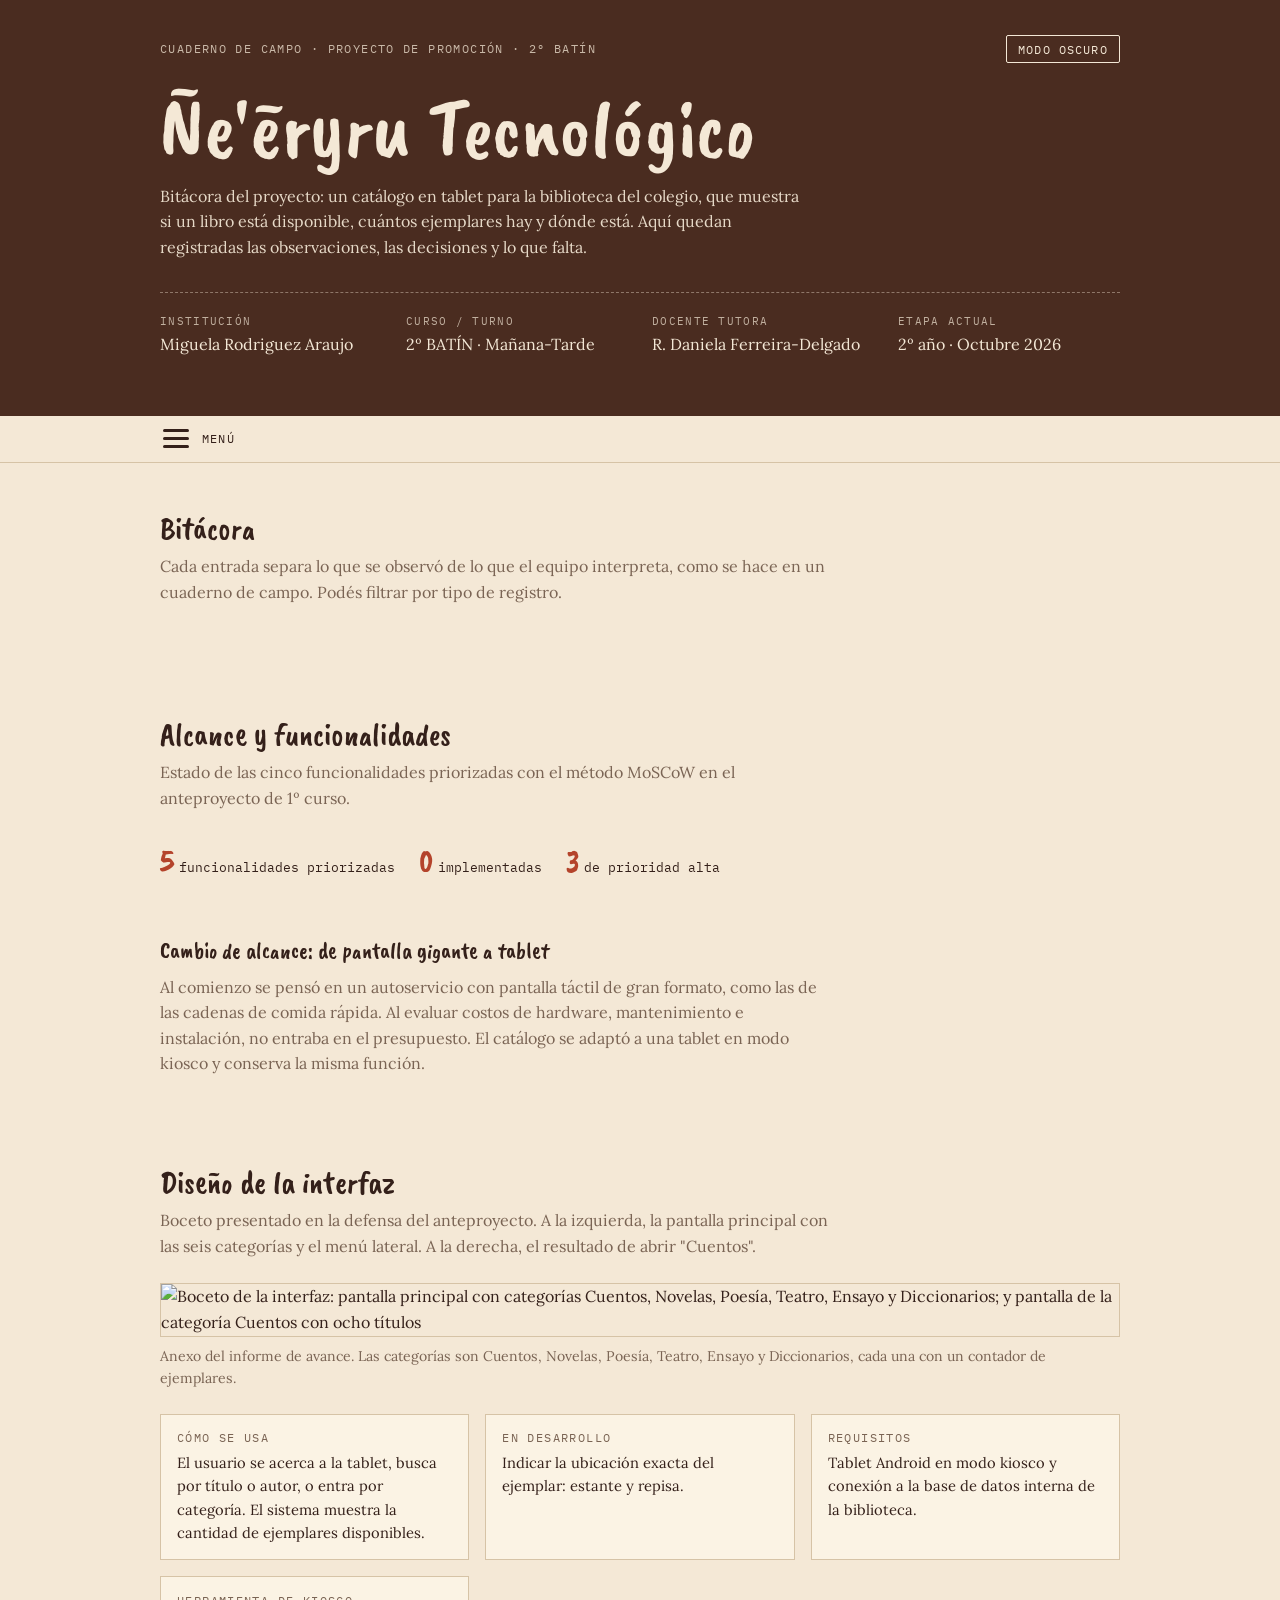
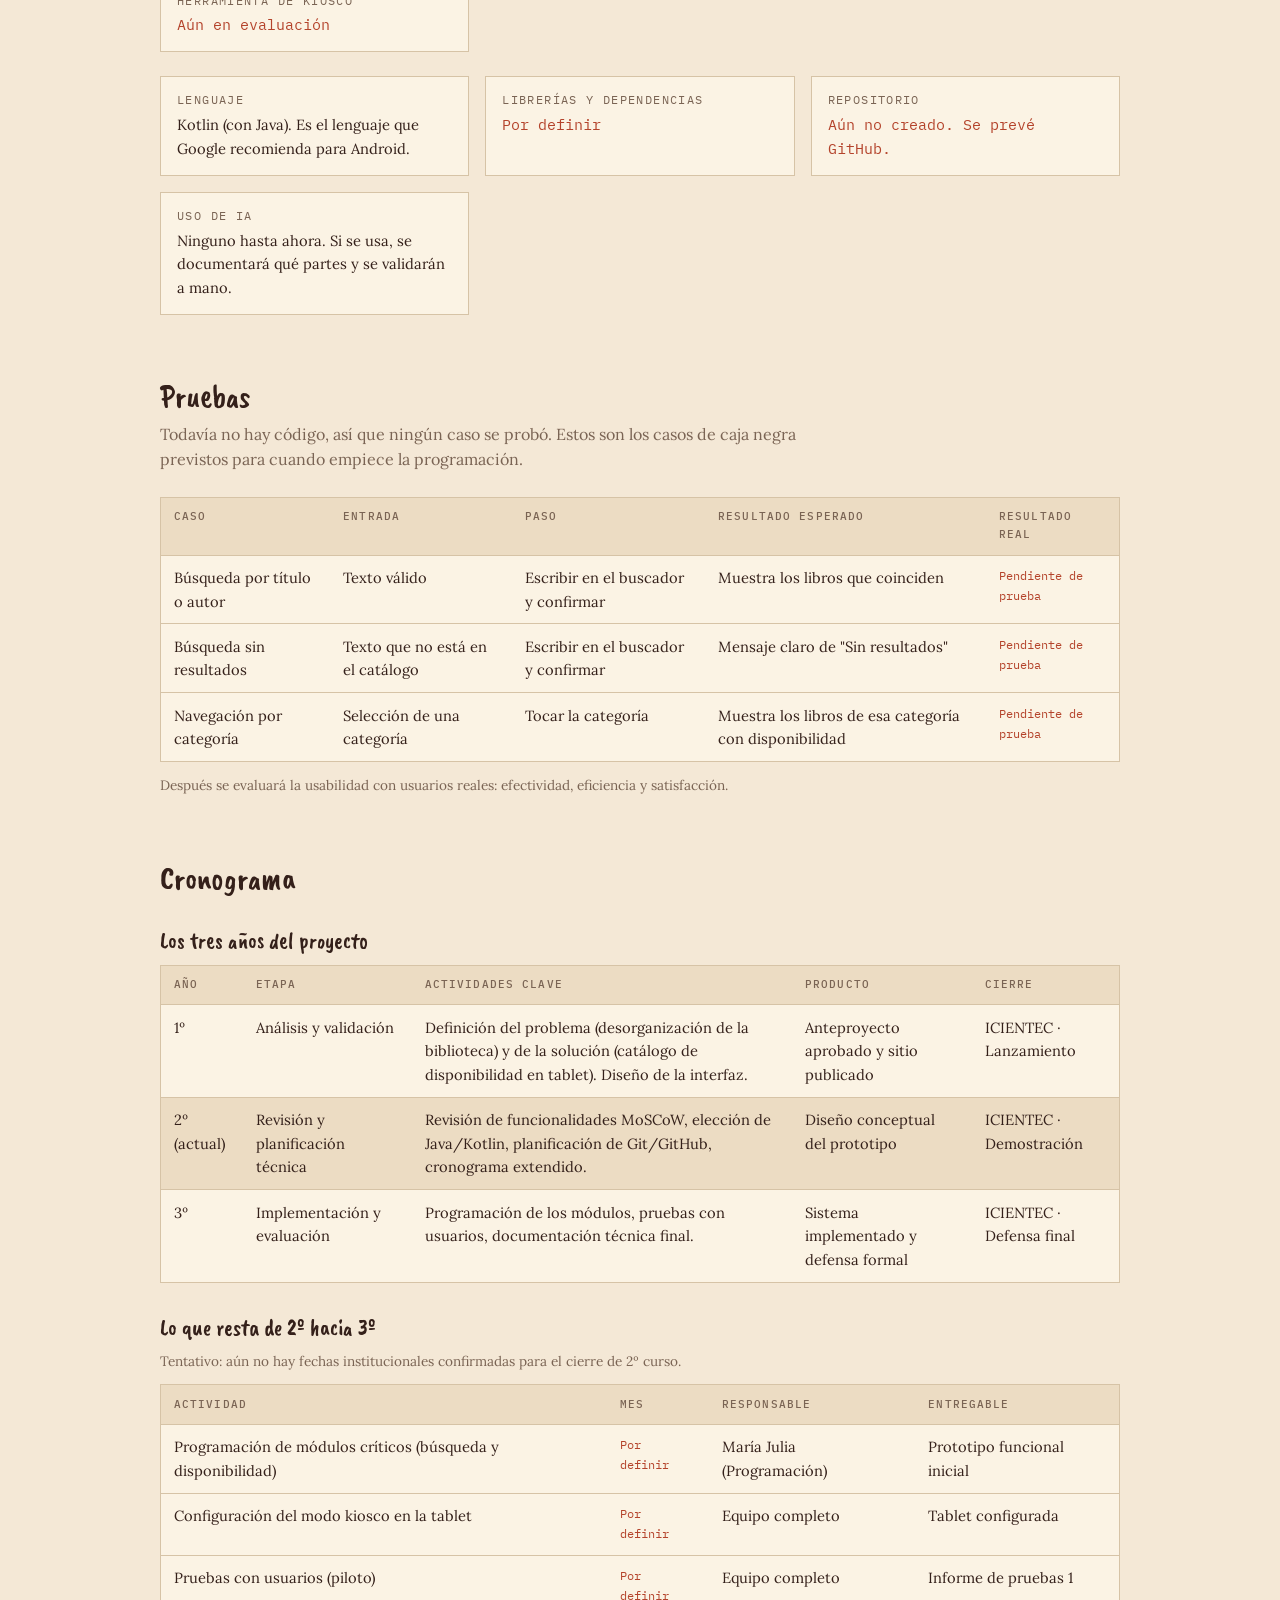
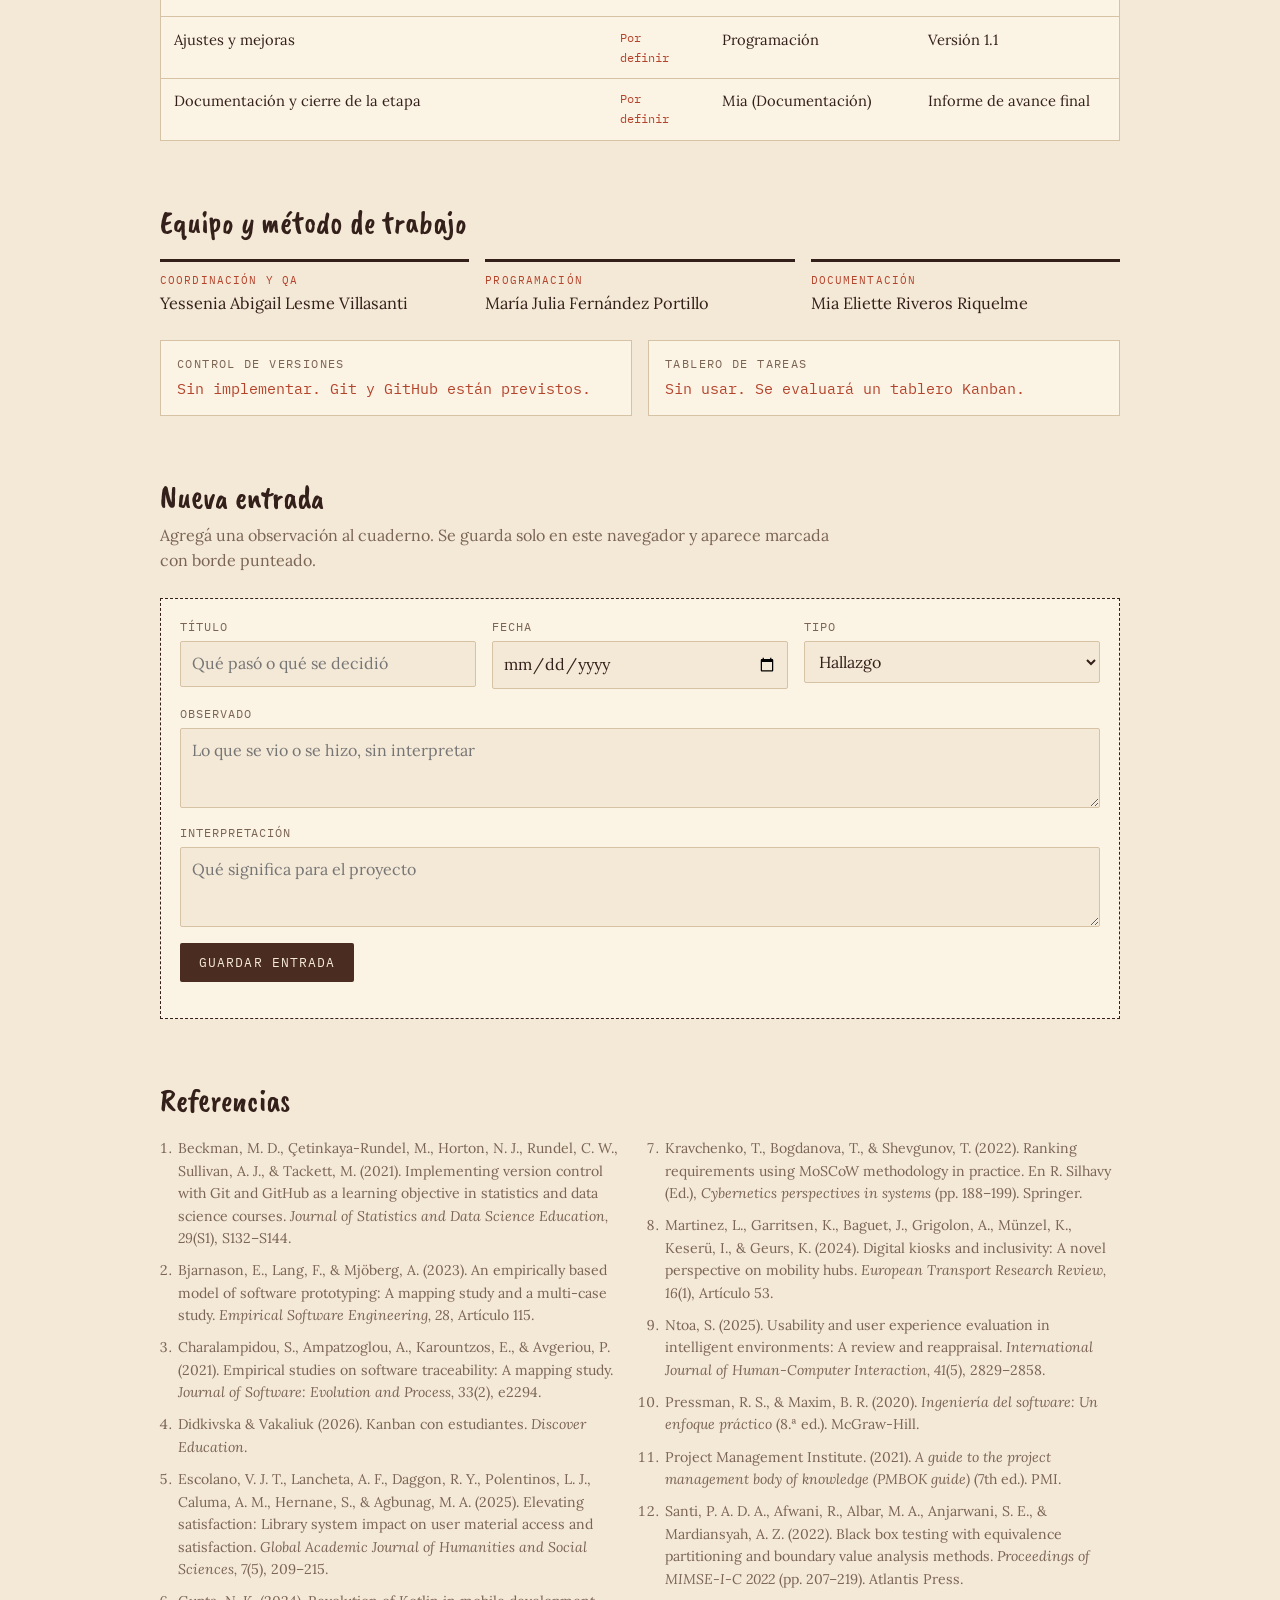
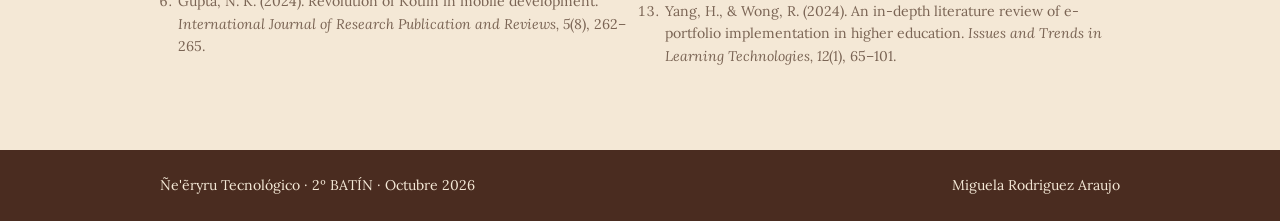
==== index.html @ 0e590753 "Add files via upload" ====
<!doctype html>
<html lang="es">
<head>
<meta charset="utf-8">
<meta name="viewport" content="width=device-width, initial-scale=1">
<title>Cuaderno de campo Ñe'ẽryru</title>
<link rel="stylesheet" href="https://fonts.googleapis.com/css2?family=Caveat+Brush&family=Lora:ital,wght@0,400;0,600;1,400&family=IBM+Plex+Mono:wght@400;500&display=swap">
<link rel="stylesheet" href="styles.css">
</head>
<body>
<header class="cover">
  <div class="wrap">
    <div class="top">
      <span class="label">Cuaderno de campo · Proyecto de Promoción · 2º BATÍN</span>
      <button class="theme" id="themeBtn" type="button">Modo oscuro</button>
    </div>
    <h1>Ñe'ẽryru Tecnológico</h1>
    <p>Bitácora del proyecto: un catálogo en tablet para la biblioteca del colegio, que muestra si un libro está disponible, cuántos ejemplares hay y dónde está. Aquí quedan registradas las observaciones, las decisiones y lo que falta.</p>
    <dl class="meta">
      <div><dt>Institución</dt><dd>Miguela Rodriguez Araujo</dd></div>
      <div><dt>Curso / turno</dt><dd>2º BATÍN · Mañana-Tarde</dd></div>
      <div><dt>Docente tutora</dt><dd>R. Daniela Ferreira-Delgado</dd></div>
      <div><dt>Etapa actual</dt><dd>2º año · Octubre 2026</dd></div>
    </dl>
  </div>
</header>

<nav class="sec" aria-label="Secciones"><div class="wrap">
  <button class="burger" id="burger" type="button" aria-expanded="false" aria-controls="menu" aria-label="Abrir menú de secciones"><span class="bars" aria-hidden="true"><i></i><i></i><i></i></span><span>Menú</span></button>
  <div class="menu" id="menu" hidden>
    <a href="#bitacora">Bitácora</a><a href="#alcance">Alcance</a><a href="#interfaz">Interfaz</a><a href="#pruebas">Pruebas</a><a href="#cronograma">Cronograma</a><a href="#equipo">Equipo</a><a href="#nueva">Nueva entrada</a><a href="#refs">Referencias</a>
  </div>
</div></nav>

<main class="wrap">

<section id="bitacora">
  <h2>Bitácora</h2>
  <p class="lead">Cada entrada separa lo que se observó de lo que el equipo interpreta, como se hace en un cuaderno de campo. Podés filtrar por tipo de registro.</p>
  <div class="filters" id="filters" role="group" aria-label="Filtrar entradas"></div>
  <div class="entries" id="entries"></div>
</section>

<section id="alcance">
  <h2>Alcance y funcionalidades</h2>
  <p class="lead">Estado de las cinco funcionalidades priorizadas con el método MoSCoW en el anteproyecto de 1º curso.</p>
  <div class="summary">
    <div><b>5</b>funcionalidades priorizadas</div>
    <div><b>0</b>implementadas</div>
    <div><b>3</b>de prioridad alta</div>
  </div>
  <div class="board" id="board"></div>
  <div class="sub">
    <h3>Cambio de alcance: de pantalla gigante a tablet</h3>
    <p class="lead" style="margin-top:0">Al comienzo se pensó en un autoservicio con pantalla táctil de gran formato, como las de las cadenas de comida rápida. Al evaluar costos de hardware, mantenimiento e instalación, no entraba en el presupuesto. El catálogo se adaptó a una tablet en modo kiosco y conserva la misma función.</p>
  </div>
</section>

<section id="interfaz">
  <h2>Diseño de la interfaz</h2>
  <p class="lead">Boceto presentado en la defensa del anteproyecto. A la izquierda, la pantalla principal con las seis categorías y el menú lateral. A la derecha, el resultado de abrir "Cuentos".</p>
  <figure>
    <img alt="Boceto de la interfaz: pantalla principal con categorías Cuentos, Novelas, Poesía, Teatro, Ensayo y Diccionarios; y pantalla de la categoría Cuentos con ocho títulos" src="interfaz.jpg">
    <figcaption>Anexo del informe de avance. Las categorías son Cuentos, Novelas, Poesía, Teatro, Ensayo y Diccionarios, cada una con un contador de ejemplares.</figcaption>
  </figure>
  <div class="tools">
    <div class="tool"><span class="label">Cómo se usa</span><p>El usuario se acerca a la tablet, busca por título o autor, o entra por categoría. El sistema muestra la cantidad de ejemplares disponibles.</p></div>
    <div class="tool"><span class="label">En desarrollo</span><p>Indicar la ubicación exacta del ejemplar: estante y repisa.</p></div>
    <div class="tool"><span class="label">Requisitos</span><p>Tablet Android en modo kiosco y conexión a la base de datos interna de la biblioteca.</p></div>
    <div class="tool"><span class="label">Herramienta de kiosco</span><p class="pend">Aún en evaluación</p></div>
  </div>
  <div class="tools">
    <div class="tool"><span class="label">Lenguaje</span><p>Kotlin (con Java). Es el lenguaje que Google recomienda para Android.</p></div>
    <div class="tool"><span class="label">Librerías y dependencias</span><p class="pend">Por definir</p></div>
    <div class="tool"><span class="label">Repositorio</span><p class="pend">Aún no creado. Se prevé GitHub.</p></div>
    <div class="tool"><span class="label">Uso de IA</span><p>Ninguno hasta ahora. Si se usa, se documentará qué partes y se validarán a mano.</p></div>
  </div>
</section>

<section id="pruebas">
  <h2>Pruebas</h2>
  <p class="lead">Todavía no hay código, así que ningún caso se probó. Estos son los casos de caja negra previstos para cuando empiece la programación.</p>
  <div class="scroll"><table>
    <thead><tr><th>Caso</th><th>Entrada</th><th>Paso</th><th>Resultado esperado</th><th>Resultado real</th></tr></thead>
    <tbody>
      <tr><td>Búsqueda por título o autor</td><td>Texto válido</td><td>Escribir en el buscador y confirmar</td><td>Muestra los libros que coinciden</td><td class="pend">Pendiente de prueba</td></tr>
      <tr><td>Búsqueda sin resultados</td><td>Texto que no está en el catálogo</td><td>Escribir en el buscador y confirmar</td><td>Mensaje claro de "Sin resultados"</td><td class="pend">Pendiente de prueba</td></tr>
      <tr><td>Navegación por categoría</td><td>Selección de una categoría</td><td>Tocar la categoría</td><td>Muestra los libros de esa categoría con disponibilidad</td><td class="pend">Pendiente de prueba</td></tr>
    </tbody></table></div>
  <p class="note" style="margin-top:.8rem">Después se evaluará la usabilidad con usuarios reales: efectividad, eficiencia y satisfacción.</p>
</section>

<section id="cronograma">
  <h2>Cronograma</h2>
  <div class="sub"><h3>Los tres años del proyecto</h3>
  <div class="scroll"><table>
    <thead><tr><th>Año</th><th>Etapa</th><th>Actividades clave</th><th>Producto</th><th>Cierre</th></tr></thead>
    <tbody>
      <tr><td>1º</td><td>Análisis y validación</td><td>Definición del problema (desorganización de la biblioteca) y de la solución (catálogo de disponibilidad en tablet). Diseño de la interfaz.</td><td>Anteproyecto aprobado y sitio publicado</td><td>ICIENTEC · Lanzamiento</td></tr>
      <tr class="now"><td>2º (actual)</td><td>Revisión y planificación técnica</td><td>Revisión de funcionalidades MoSCoW, elección de Java/Kotlin, planificación de Git/GitHub, cronograma extendido.</td><td>Diseño conceptual del prototipo</td><td>ICIENTEC · Demostración</td></tr>
      <tr><td>3º</td><td>Implementación y evaluación</td><td>Programación de los módulos, pruebas con usuarios, documentación técnica final.</td><td>Sistema implementado y defensa formal</td><td>ICIENTEC · Defensa final</td></tr>
    </tbody></table></div></div>
  <div class="sub"><h3>Lo que resta de 2º hacia 3º</h3>
  <p class="note" style="margin-bottom:.7rem">Tentativo: aún no hay fechas institucionales confirmadas para el cierre de 2º curso.</p>
  <div class="scroll"><table>
    <thead><tr><th>Actividad</th><th>Mes</th><th>Responsable</th><th>Entregable</th></tr></thead>
    <tbody>
      <tr><td>Programación de módulos críticos (búsqueda y disponibilidad)</td><td class="pend">Por definir</td><td>María Julia (Programación)</td><td>Prototipo funcional inicial</td></tr>
      <tr><td>Configuración del modo kiosco en la tablet</td><td class="pend">Por definir</td><td>Equipo completo</td><td>Tablet configurada</td></tr>
      <tr><td>Pruebas con usuarios (piloto)</td><td class="pend">Por definir</td><td>Equipo completo</td><td>Informe de pruebas 1</td></tr>
      <tr><td>Ajustes y mejoras</td><td class="pend">Por definir</td><td>Programación</td><td>Versión 1.1</td></tr>
      <tr><td>Documentación y cierre de la etapa</td><td class="pend">Por definir</td><td>Mia (Documentación)</td><td>Informe de avance final</td></tr>
    </tbody></table></div></div>
</section>

<section id="equipo">
  <h2>Equipo y método de trabajo</h2>
  <div class="team" style="margin-top:1.2rem">
    <div class="person"><div class="role">Coordinación y QA</div><div>Yessenia Abigail Lesme Villasanti</div></div>
    <div class="person"><div class="role">Programación</div><div>María Julia Fernández Portillo</div></div>
    <div class="person"><div class="role">Documentación</div><div>Mia Eliette Riveros Riquelme</div></div>
  </div>
  <div class="tools">
    <div class="tool"><span class="label">Control de versiones</span><p class="pend">Sin implementar. Git y GitHub están previstos.</p></div>
    <div class="tool"><span class="label">Tablero de tareas</span><p class="pend">Sin usar. Se evaluará un tablero Kanban.</p></div>
  </div>
</section>

<section id="nueva">
  <h2>Nueva entrada</h2>
  <p class="lead">Agregá una observación al cuaderno. Se guarda solo en este navegador y aparece marcada con borde punteado.</p>
  <form id="form">
    <div class="two">
      <label for="f-title">Título<input id="f-title" required maxlength="90" placeholder="Qué pasó o qué se decidió"></label>
      <label for="f-date">Fecha<input id="f-date" type="date"></label>
      <label for="f-type">Tipo<select id="f-type">
        <option value="hallazgo">Hallazgo</option><option value="decision">Decisión</option><option value="avance">Avance</option><option value="pendiente">Pendiente</option></select></label>
    </div>
    <label for="f-obs">Observado<textarea id="f-obs" required placeholder="Lo que se vio o se hizo, sin interpretar"></textarea></label>
    <label for="f-int">Interpretación<textarea id="f-int" placeholder="Qué significa para el proyecto"></textarea></label>
    <button class="btn" type="submit">Guardar entrada</button>
    <p class="note" id="formMsg" role="status"></p>
  </form>
</section>

<section id="refs">
  <h2>Referencias</h2>
  <ol class="refs" style="margin-top:1.2rem">
    <li>Beckman, M. D., Çetinkaya-Rundel, M., Horton, N. J., Rundel, C. W., Sullivan, A. J., & Tackett, M. (2021). Implementing version control with Git and GitHub as a learning objective in statistics and data science courses. <i>Journal of Statistics and Data Science Education, 29</i>(S1), S132–S144.</li>
    <li>Bjarnason, E., Lang, F., & Mjöberg, A. (2023). An empirically based model of software prototyping: A mapping study and a multi-case study. <i>Empirical Software Engineering, 28</i>, Artículo 115.</li>
    <li>Charalampidou, S., Ampatzoglou, A., Karountzos, E., & Avgeriou, P. (2021). Empirical studies on software traceability: A mapping study. <i>Journal of Software: Evolution and Process, 33</i>(2), e2294.</li>
    <li>Didkivska & Vakaliuk (2026). Kanban con estudiantes. <i>Discover Education</i>.</li>
    <li>Escolano, V. J. T., Lancheta, A. F., Daggon, R. Y., Polentinos, L. J., Caluma, A. M., Hernane, S., & Agbunag, M. A. (2025). Elevating satisfaction: Library system impact on user material access and satisfaction. <i>Global Academic Journal of Humanities and Social Sciences, 7</i>(5), 209–215.</li>
    <li>Gupta, N. K. (2024). Revolution of Kotlin in mobile development. <i>International Journal of Research Publication and Reviews, 5</i>(8), 262–265.</li>
    <li>Kravchenko, T., Bogdanova, T., & Shevgunov, T. (2022). Ranking requirements using MoSCoW methodology in practice. En R. Silhavy (Ed.), <i>Cybernetics perspectives in systems</i> (pp. 188–199). Springer.</li>
    <li>Martinez, L., Garritsen, K., Baguet, J., Grigolon, A., Münzel, K., Keserü, I., & Geurs, K. (2024). Digital kiosks and inclusivity: A novel perspective on mobility hubs. <i>European Transport Research Review, 16</i>(1), Artículo 53.</li>
    <li>Ntoa, S. (2025). Usability and user experience evaluation in intelligent environments: A review and reappraisal. <i>International Journal of Human-Computer Interaction, 41</i>(5), 2829–2858.</li>
    <li>Pressman, R. S., & Maxim, B. R. (2020). <i>Ingeniería del software: Un enfoque práctico</i> (8.ª ed.). McGraw-Hill.</li>
    <li>Project Management Institute. (2021). <i>A guide to the project management body of knowledge (PMBOK guide)</i> (7th ed.). PMI.</li>
    <li>Santi, P. A. D. A., Afwani, R., Albar, M. A., Anjarwani, S. E., & Mardiansyah, A. Z. (2022). Black box testing with equivalence partitioning and boundary value analysis methods. <i>Proceedings of MIMSE-I-C 2022</i> (pp. 207–219). Atlantis Press.</li>
    <li>Yang, H., & Wong, R. (2024). An in-depth literature review of e-portfolio implementation in higher education. <i>Issues and Trends in Learning Technologies, 12</i>(1), 65–101.</li>
  </ol>
</section>
</main>

<footer><div class="wrap"><span>Ñe'ẽryru Tecnológico · 2º BATÍN · Octubre 2026</span><span>Miguela Rodriguez Araujo</span></div></footer>

<script src="script.js"></script>
</body>
</html>
---- styles.css ----
/* Reset básico */
html{color-scheme:light}
body{margin:0}
img{max-width:100%}
[hidden]{display:none!important}

/* Layout: cuaderno de papel. Portada marrón, entradas fechadas en una columna con margen de notas, tableros de estado y cronograma al final. */
:root{
  --paper:#f4e8d6; --paper2:#ecdcc3; --ink:#34201a; --muted:#7a6454; --rule:#d6c3a6;
  --brown:#4a2c20; --brown-ink:#f4e8d6; --pencil:#b4432b;
  --c-hallazgo:#2f6f73; --c-decision:#a8741a; --c-avance:#4d7a3a; --c-pendiente:#b4432b;
  --card:#fbf3e4; --f-display:'Caveat Brush','Segoe Print',cursive; --f-body:'Lora',Georgia,serif; --f-mono:'IBM Plex Mono',ui-monospace,monospace;
}
@media (prefers-color-scheme:dark){:root:not([data-theme="light"]){
  --paper:#241812; --paper2:#2e1f17; --ink:#efe0c9; --muted:#b09a85; --rule:#4a3629;
  --brown:#120b08; --brown-ink:#efe0c9; --pencil:#e58468;
  --c-hallazgo:#6fc0c4; --c-decision:#e0b25a; --c-avance:#8fc377; --c-pendiente:#e58468; --card:#2b1d15; color-scheme:dark}}
:root[data-theme="dark"]{
  --paper:#241812; --paper2:#2e1f17; --ink:#efe0c9; --muted:#b09a85; --rule:#4a3629;
  --brown:#120b08; --brown-ink:#efe0c9; --pencil:#e58468;
  --c-hallazgo:#6fc0c4; --c-decision:#e0b25a; --c-avance:#8fc377; --c-pendiente:#e58468; --card:#2b1d15; color-scheme:dark}
*{box-sizing:border-box}
body{background:var(--paper);color:var(--ink);font-family:var(--f-body);font-size:16px;line-height:1.6;margin:0}
.wrap{max-width:62rem;margin-inline:auto;padding-inline:16px}
h1,h2,h3{font-family:var(--f-display);font-weight:400;text-wrap:balance;margin:0;line-height:1.1}
h2{font-size:2rem;color:var(--ink)}
h3{font-size:1.45rem}
a{color:var(--pencil)}
:focus-visible{outline:2px solid var(--pencil);outline-offset:2px}
.mono{font-family:var(--f-mono);font-size:.78rem;letter-spacing:.04em}
.label{font-family:var(--f-mono);font-size:.72rem;letter-spacing:.12em;text-transform:uppercase;color:var(--muted)}

/* portada */
.cover{background:var(--brown);color:var(--brown-ink);padding-block:2.2rem 2.6rem}
.cover .top{display:flex;justify-content:space-between;gap:1rem;align-items:center;flex-wrap:wrap}
.cover .label{color:inherit;opacity:.75}
.cover h1{font-size:clamp(2.6rem,9vw,5.2rem);margin-block:1.2rem .6rem}
.cover p{max-width:40rem;margin:0;opacity:.92}
.theme{font-family:var(--f-mono);font-size:.72rem;letter-spacing:.1em;text-transform:uppercase;background:transparent;color:inherit;border:1px solid currentColor;padding:.35rem .7rem;cursor:pointer;border-radius:2px}
.meta{display:grid;grid-template-columns:repeat(auto-fit,minmax(11rem,1fr));gap:1rem 1.5rem;margin-top:2rem;padding-top:1.2rem;border-top:1px dashed rgba(244,232,214,.4)}
.meta dt{font-family:var(--f-mono);font-size:.68rem;letter-spacing:.12em;text-transform:uppercase;opacity:.7}
.meta dd{margin:.15rem 0 0}

nav.sec{position:sticky;top:env(safe-area-inset-top,0px);z-index:5;background:var(--paper);border-bottom:1px solid var(--rule)}
nav.sec .wrap{position:relative;padding-block:.4rem}
.burger{display:flex;align-items:center;gap:.8rem;background:none;border:0;color:var(--ink);cursor:pointer;padding:.45rem .2rem;font-family:var(--f-mono);font-size:.74rem;letter-spacing:.1em;text-transform:uppercase}
.burger .bars{display:flex;flex-direction:column;gap:5px;width:26px}
.burger i{display:block;height:3px;background:currentColor;border-radius:2px;transition:transform .2s,opacity .2s}
.burger[aria-expanded="true"] i:nth-child(1){transform:translateY(8px) rotate(45deg)}
.burger[aria-expanded="true"] i:nth-child(2){opacity:0}
.burger[aria-expanded="true"] i:nth-child(3){transform:translateY(-8px) rotate(-45deg)}
.menu{position:absolute;left:16px;top:100%;min-width:15rem;max-width:calc(100vw - 32px);background:var(--card);border:1px solid var(--rule);box-shadow:0 8px 24px rgba(0,0,0,.18);display:flex;flex-direction:column;padding:.4rem;z-index:6}
.menu a{font-family:var(--f-mono);font-size:.78rem;letter-spacing:.08em;text-transform:uppercase;text-decoration:none;color:var(--ink);padding:.7rem .9rem;border-bottom:1px dashed var(--rule)}
.menu a:last-child{border-bottom:0}
.menu a:hover,.menu a:focus-visible{color:var(--pencil);background:var(--paper2)}
@media (prefers-reduced-motion:reduce){.burger i{transition:none}}

section{padding-block:3rem 1rem}
.lead{color:var(--muted);max-width:42rem;margin:.5rem 0 1.5rem}

/* filtros */
.filters{display:flex;flex-wrap:wrap;gap:.5rem;margin-bottom:1.5rem}
.chip{font-family:var(--f-mono);font-size:.74rem;letter-spacing:.05em;border:1px solid var(--rule);background:transparent;color:var(--ink);padding:.35rem .8rem;border-radius:999px;cursor:pointer}
.chip[aria-pressed="true"]{background:var(--ink);color:var(--paper);border-color:var(--ink)}

/* entradas */
.entries{display:flex;flex-direction:column;gap:1.4rem}
.entry{display:grid;grid-template-columns:8.5rem minmax(0,1fr);gap:1.2rem;background:var(--card);border:1px solid var(--rule);padding:1.2rem 1.3rem;background-image:repeating-linear-gradient(transparent,transparent 1.55rem,rgba(120,90,60,.07) 1.55rem,rgba(120,90,60,.07) calc(1.55rem + 1px))}
.entry .side{display:flex;flex-direction:column;gap:.5rem;border-right:1px dashed var(--rule);padding-right:1rem;min-width:0}
.entry .no{font-family:var(--f-display);font-size:2.2rem;line-height:1;color:var(--pencil)}
.tag{display:inline-block;width:fit-content;font-family:var(--f-mono);font-size:.68rem;letter-spacing:.08em;text-transform:uppercase;padding:.15rem .5rem;border:1.5px solid currentColor;border-radius:2px}
.t-hallazgo{color:var(--c-hallazgo)}.t-decision{color:var(--c-decision)}.t-avance{color:var(--c-avance)}.t-pendiente{color:var(--c-pendiente)}
.entry .body{min-width:0}
.entry h3{margin-bottom:.5rem}
.field{margin-top:.8rem}
.field p{margin:.2rem 0 0}
.field.interp p{font-style:italic;color:var(--muted)}
.entry .cite{font-family:var(--f-mono);font-size:.72rem;color:var(--muted);margin-top:.8rem}
.own{border-style:dashed}
.del{margin-top:.8rem;font-family:var(--f-mono);font-size:.72rem;background:none;border:1px solid var(--rule);color:var(--muted);padding:.2rem .6rem;cursor:pointer;border-radius:2px}
.empty{color:var(--muted);font-style:italic}
@media(max-width:620px){.entry{grid-template-columns:1fr}.entry .side{flex-direction:row;align-items:center;flex-wrap:wrap;border-right:0;border-bottom:1px dashed var(--rule);padding:0 0 .7rem}}

/* tablero MoSCoW */
.board{display:grid;grid-template-columns:repeat(auto-fit,minmax(15rem,1fr));gap:1rem}
.fn{border:1px solid var(--rule);background:var(--card);padding:1rem 1.1rem;display:flex;flex-direction:column;gap:.5rem;min-width:0}
.fn .row{display:flex;justify-content:space-between;gap:.5rem;flex-wrap:wrap}
.pri{font-family:var(--f-mono);font-size:.68rem;letter-spacing:.08em;text-transform:uppercase}
.pri.alta{color:var(--pencil)}.pri.media{color:var(--c-decision)}.pri.baja{color:var(--muted)}
.state{font-family:var(--f-mono);font-size:.68rem;letter-spacing:.08em;text-transform:uppercase;color:var(--c-pendiente)}
.fn p{margin:0;font-size:.92rem;color:var(--muted)}
.fn h3{font-size:1.25rem}
.bar{height:6px;background:var(--paper2);border-radius:3px;overflow:hidden}
.bar i{display:block;height:100%;width:0;background:var(--c-avance)}
.summary{display:flex;gap:1.5rem;flex-wrap:wrap;margin-bottom:1.2rem}
.summary div{font-family:var(--f-mono);font-size:.8rem}
.summary b{font-family:var(--f-display);font-weight:400;font-size:2rem;margin-right:.3rem;color:var(--pencil)}

/* tablas */
.scroll{overflow-x:auto;border:1px solid var(--rule);background:var(--card)}
table{border-collapse:collapse;width:100%;min-width:34rem;font-size:.92rem}
th,td{text-align:left;padding:.65rem .8rem;border-bottom:1px solid var(--rule);vertical-align:top}
th{font-family:var(--f-mono);font-size:.7rem;letter-spacing:.1em;text-transform:uppercase;color:var(--muted);font-weight:500;background:var(--paper2)}
tr:last-child td{border-bottom:0}
.now{background:var(--paper2)}
.pend{color:var(--c-pendiente);font-family:var(--f-mono);font-size:.78rem}
.sub{margin-top:2rem}
.sub h3{margin-bottom:.7rem}

/* equipo, figura */
.team{display:grid;grid-template-columns:repeat(auto-fit,minmax(14rem,1fr));gap:1rem}
.person{border-top:3px solid var(--ink);padding-top:.6rem}
.person .role{font-family:var(--f-mono);font-size:.7rem;letter-spacing:.1em;text-transform:uppercase;color:var(--pencil)}
.person div{font-size:1.02rem}
figure{margin:0}
figure img{display:block;width:100%;height:auto;border:1px solid var(--rule)}
figcaption{margin-top:.5rem;color:var(--muted);font-size:.88rem}
.tools{display:grid;grid-template-columns:repeat(auto-fit,minmax(15rem,1fr));gap:1rem;margin-top:1.5rem}
.tool{border:1px solid var(--rule);padding:.9rem 1rem;background:var(--card)}
.tool .label{display:block;margin-bottom:.2rem}
.tool p{margin:0;font-size:.92rem}

/* formulario */
form{display:grid;gap:1rem;background:var(--card);border:1px dashed var(--ink);padding:1.2rem}
.two{display:grid;grid-template-columns:repeat(auto-fit,minmax(12rem,1fr));gap:1rem}
label{display:flex;flex-direction:column;gap:.3rem;font-family:var(--f-mono);font-size:.72rem;letter-spacing:.08em;text-transform:uppercase;color:var(--muted)}
input,select,textarea{font:inherit;font-family:var(--f-body);font-size:1rem;letter-spacing:0;text-transform:none;color:var(--ink);background:var(--paper);border:1px solid var(--rule);padding:.55rem .65rem;border-radius:2px;width:100%}
textarea{min-height:5rem;resize:vertical}
.btn{font-family:var(--f-mono);font-size:.8rem;letter-spacing:.08em;text-transform:uppercase;background:var(--brown);color:var(--brown-ink);border:0;padding:.7rem 1.2rem;cursor:pointer;width:fit-content;border-radius:2px}
.note{font-size:.85rem;color:var(--muted);margin:0}

.refs{columns:2 20rem;column-gap:2rem;font-size:.88rem;padding-left:1.1rem;color:var(--muted)}
.refs li{break-inside:avoid;margin-bottom:.6rem}
footer{margin-top:3rem;background:var(--brown);color:var(--brown-ink);padding-block:1.5rem;font-size:.88rem}
footer .wrap{display:flex;justify-content:space-between;gap:1rem;flex-wrap:wrap}
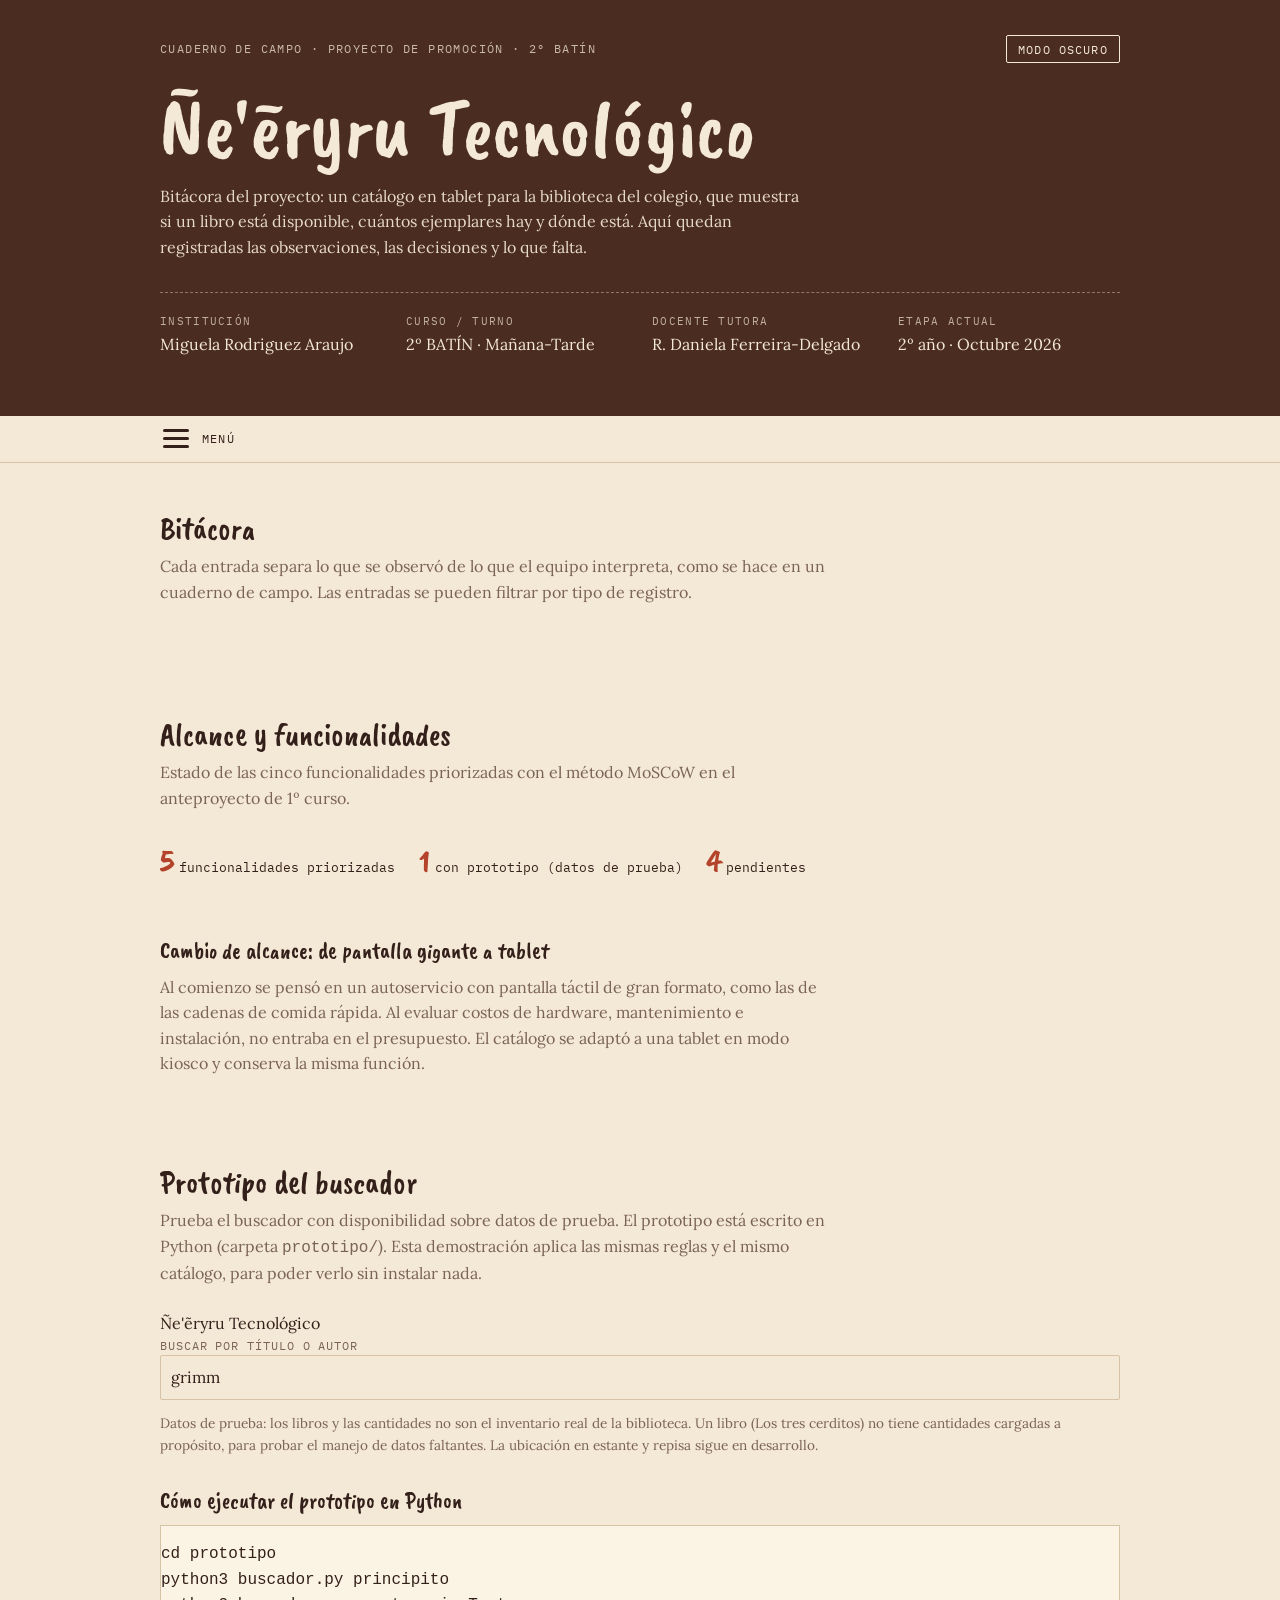
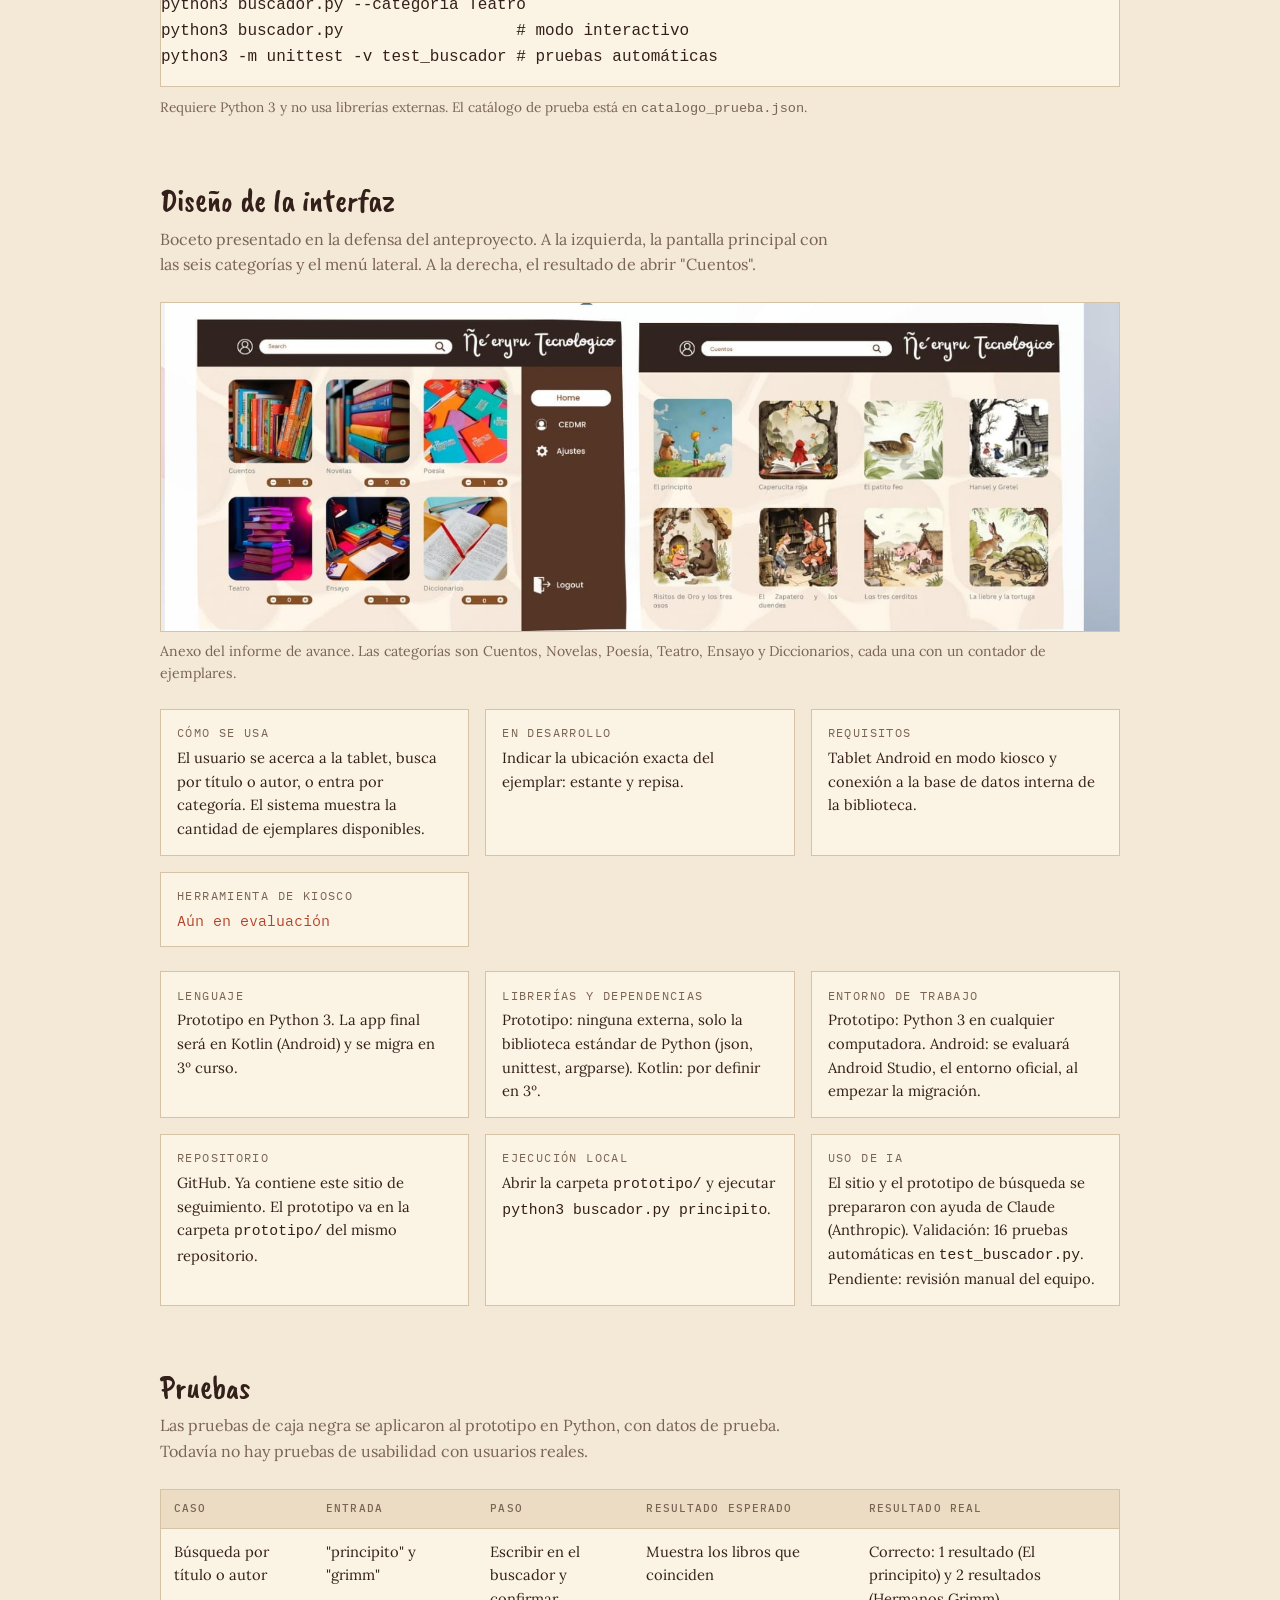
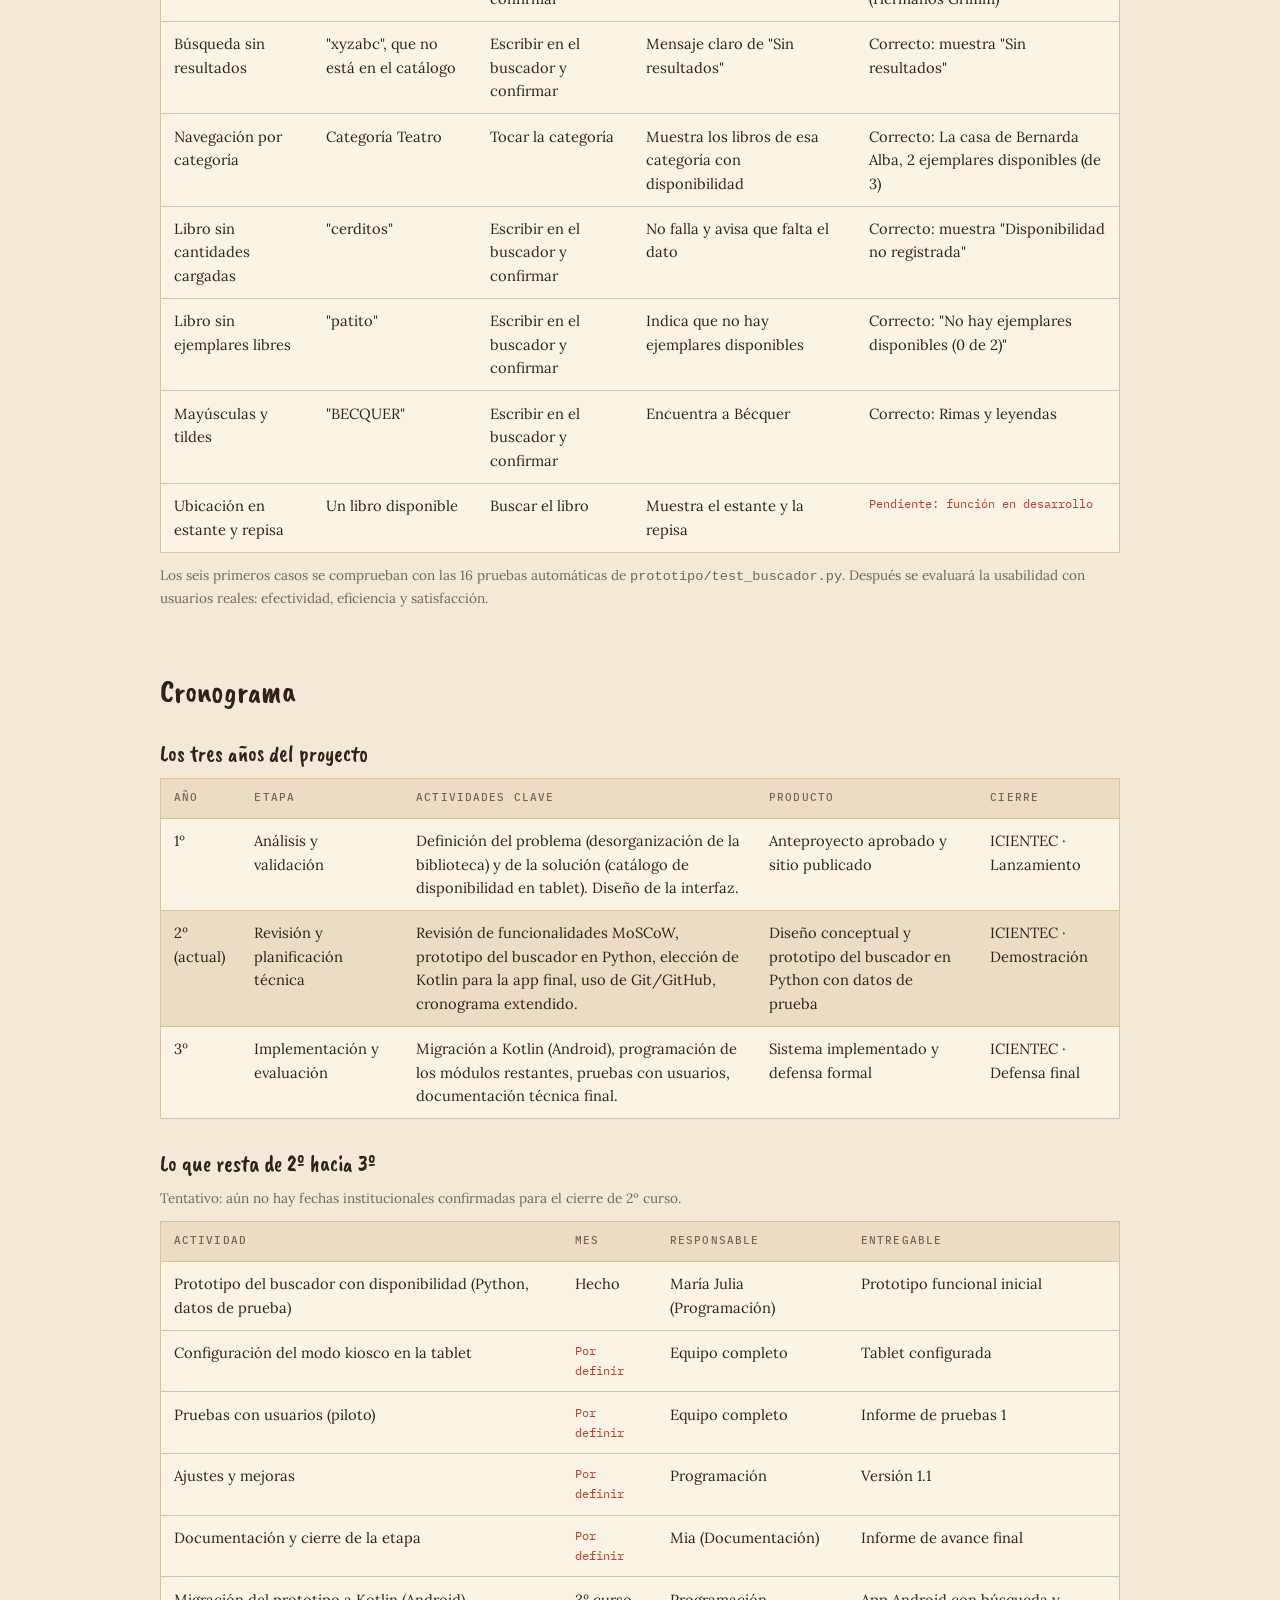
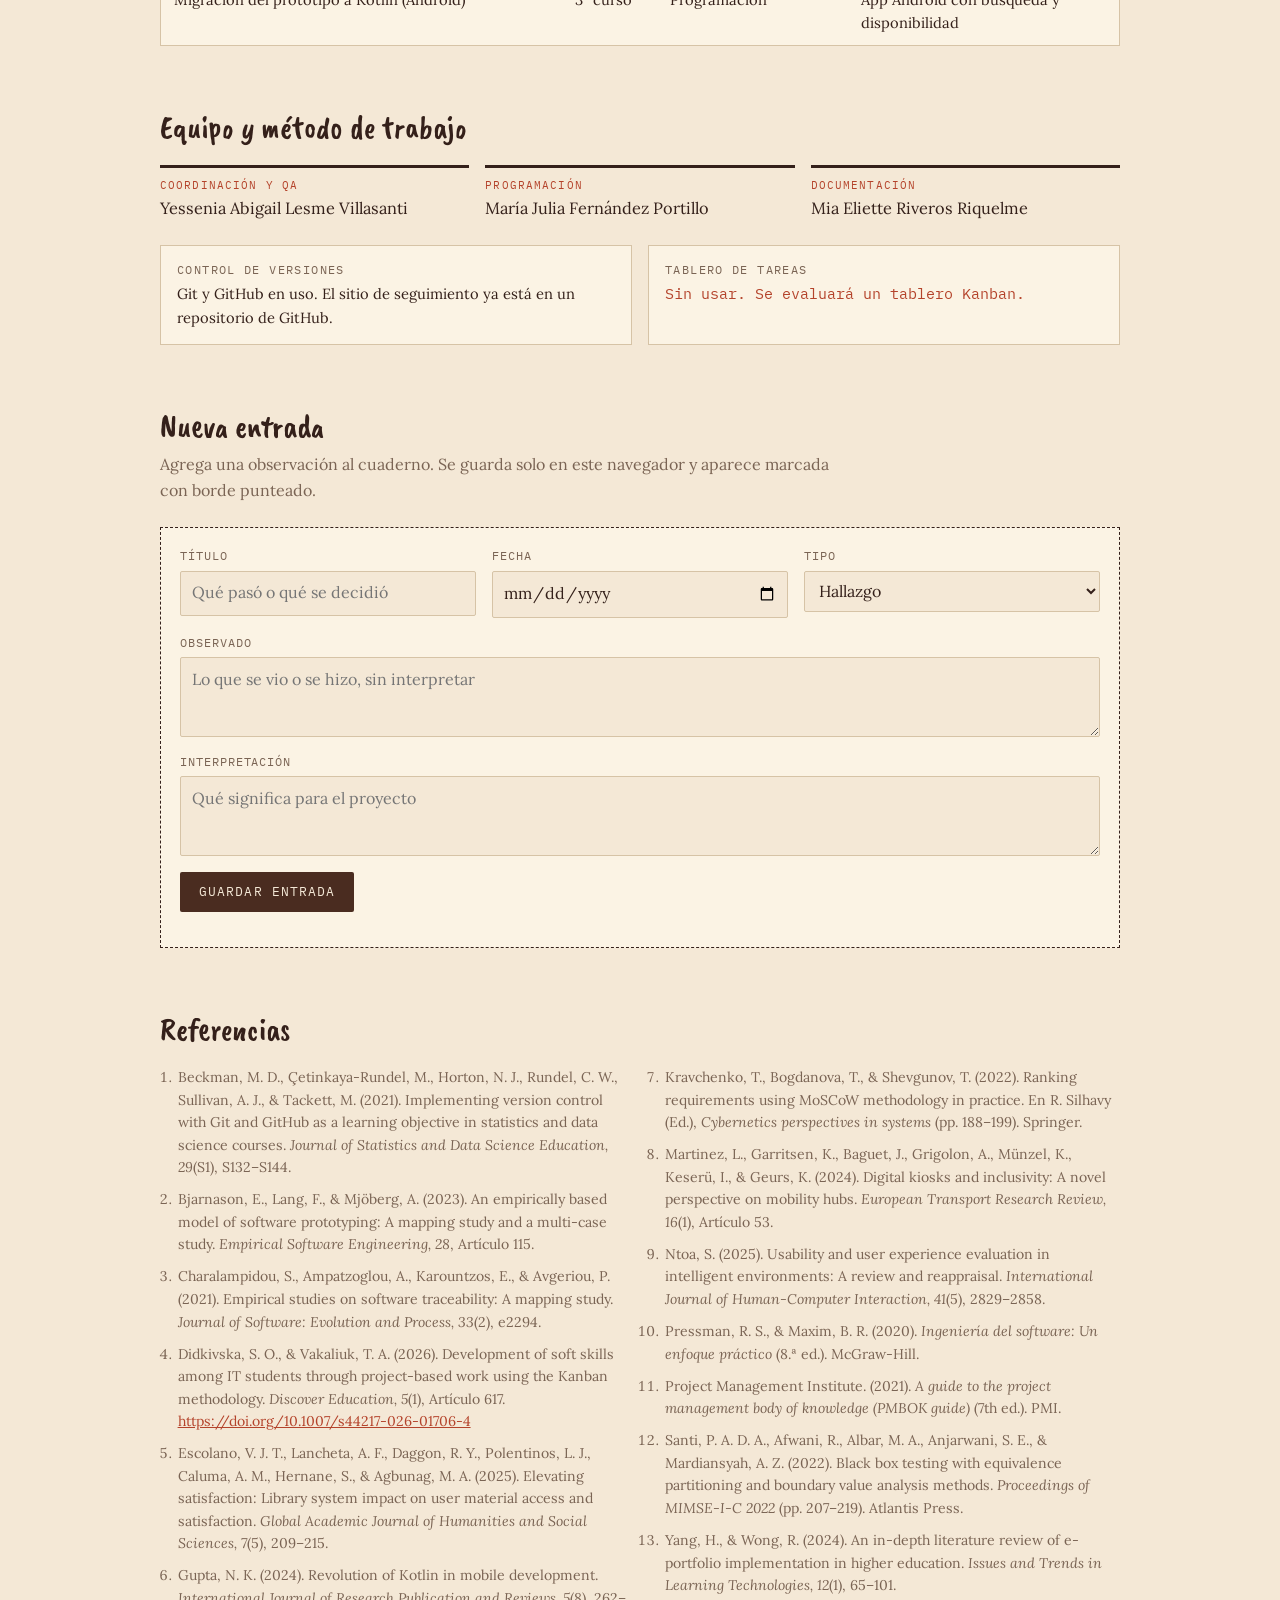
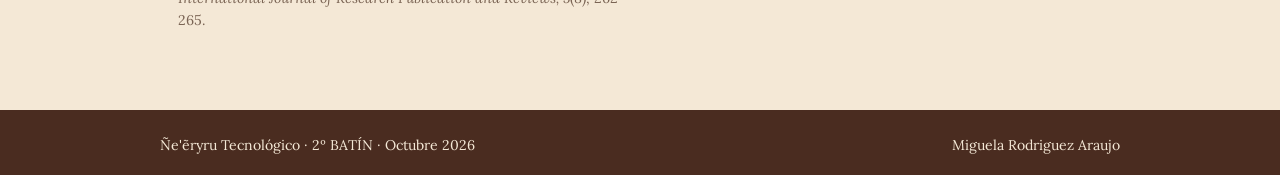
==== commit 9bdd0cc5: "Add files via upload" ====
--- a/index.html
+++ b/index.html
@@ -28,7 +28,7 @@
 <nav class="sec" aria-label="Secciones"><div class="wrap">
   <button class="burger" id="burger" type="button" aria-expanded="false" aria-controls="menu" aria-label="Abrir menú de secciones"><span class="bars" aria-hidden="true"><i></i><i></i><i></i></span><span>Menú</span></button>
   <div class="menu" id="menu" hidden>
-    <a href="#bitacora">Bitácora</a><a href="#alcance">Alcance</a><a href="#interfaz">Interfaz</a><a href="#pruebas">Pruebas</a><a href="#cronograma">Cronograma</a><a href="#equipo">Equipo</a><a href="#nueva">Nueva entrada</a><a href="#refs">Referencias</a>
+    <a href="#bitacora">Bitácora</a><a href="#alcance">Alcance</a><a href="#prototipo">Prototipo</a><a href="#interfaz">Interfaz</a><a href="#pruebas">Pruebas</a><a href="#cronograma">Cronograma</a><a href="#equipo">Equipo</a><a href="#nueva">Nueva entrada</a><a href="#refs">Referencias</a>
   </div>
 </div></nav>
 
@@ -36,7 +36,7 @@
 
 <section id="bitacora">
   <h2>Bitácora</h2>
-  <p class="lead">Cada entrada separa lo que se observó de lo que el equipo interpreta, como se hace en un cuaderno de campo. Podés filtrar por tipo de registro.</p>
+  <p class="lead">Cada entrada separa lo que se observó de lo que el equipo interpreta, como se hace en un cuaderno de campo. Las entradas se pueden filtrar por tipo de registro.</p>
   <div class="filters" id="filters" role="group" aria-label="Filtrar entradas"></div>
   <div class="entries" id="entries"></div>
 </section>
@@ -46,8 +46,8 @@
   <p class="lead">Estado de las cinco funcionalidades priorizadas con el método MoSCoW en el anteproyecto de 1º curso.</p>
   <div class="summary">
     <div><b>5</b>funcionalidades priorizadas</div>
-    <div><b>0</b>implementadas</div>
-    <div><b>3</b>de prioridad alta</div>
+    <div><b>1</b>con prototipo (datos de prueba)</div>
+    <div><b>4</b>pendientes</div>
   </div>
   <div class="board" id="board"></div>
   <div class="sub">
@@ -56,11 +56,37 @@
   </div>
 </section>
 
+<section id="prototipo">
+  <h2>Prototipo del buscador</h2>
+  <p class="lead">Prueba el buscador con disponibilidad sobre datos de prueba. El prototipo está escrito en Python (carpeta <code>prototipo/</code>). Esta demostración aplica las mismas reglas y el mismo catálogo, para poder verlo sin instalar nada.</p>
+  <div class="kiosk">
+    <div class="kiosk-bar">
+      <span class="kiosk-title">Ñe'ẽryru Tecnológico</span>
+      <div class="kiosk-search" role="search">
+        <label for="q" class="sr">Buscar por título o autor</label>
+        <input id="q" type="search" placeholder="Título o autor" autocomplete="off" value="grimm">
+      </div>
+    </div>
+    <div class="kiosk-cats" id="cats" role="group" aria-label="Categorías"></div>
+    <div class="kiosk-out" id="results" aria-live="polite"></div>
+  </div>
+  <p class="note" style="margin-top:.8rem">Datos de prueba: los libros y las cantidades no son el inventario real de la biblioteca. Un libro (Los tres cerditos) no tiene cantidades cargadas a propósito, para probar el manejo de datos faltantes. La ubicación en estante y repisa sigue en desarrollo.</p>
+  <div class="sub">
+    <h3>Cómo ejecutar el prototipo en Python</h3>
+    <div class="scroll"><pre class="code"><code>cd prototipo
+python3 buscador.py principito
+python3 buscador.py --categoria Teatro
+python3 buscador.py                  # modo interactivo
+python3 -m unittest -v test_buscador # pruebas automáticas</code></pre></div>
+    <p class="note" style="margin-top:.6rem">Requiere Python 3 y no usa librerías externas. El catálogo de prueba está en <code>catalogo_prueba.json</code>.</p>
+  </div>
+</section>
+
 <section id="interfaz">
   <h2>Diseño de la interfaz</h2>
   <p class="lead">Boceto presentado en la defensa del anteproyecto. A la izquierda, la pantalla principal con las seis categorías y el menú lateral. A la derecha, el resultado de abrir "Cuentos".</p>
   <figure>
-    <img alt="Boceto de la interfaz: pantalla principal con categorías Cuentos, Novelas, Poesía, Teatro, Ensayo y Diccionarios; y pantalla de la categoría Cuentos con ocho títulos" src="interfaz.jpg">
+    <img alt="Boceto de la interfaz: pantalla principal con categorías Cuentos, Novelas, Poesía, Teatro, Ensayo y Diccionarios; y pantalla de la categoría Cuentos con ocho títulos" src="[data-uri]">
     <figcaption>Anexo del informe de avance. Las categorías son Cuentos, Novelas, Poesía, Teatro, Ensayo y Diccionarios, cada una con un contador de ejemplares.</figcaption>
   </figure>
   <div class="tools">
@@ -70,24 +96,30 @@
     <div class="tool"><span class="label">Herramienta de kiosco</span><p class="pend">Aún en evaluación</p></div>
   </div>
   <div class="tools">
-    <div class="tool"><span class="label">Lenguaje</span><p>Kotlin (con Java). Es el lenguaje que Google recomienda para Android.</p></div>
-    <div class="tool"><span class="label">Librerías y dependencias</span><p class="pend">Por definir</p></div>
-    <div class="tool"><span class="label">Repositorio</span><p class="pend">Aún no creado. Se prevé GitHub.</p></div>
-    <div class="tool"><span class="label">Uso de IA</span><p>Ninguno hasta ahora. Si se usa, se documentará qué partes y se validarán a mano.</p></div>
+    <div class="tool"><span class="label">Lenguaje</span><p>Prototipo en Python 3. La app final será en Kotlin (Android) y se migra en 3º curso.</p></div>
+    <div class="tool"><span class="label">Librerías y dependencias</span><p>Prototipo: ninguna externa, solo la biblioteca estándar de Python (json, unittest, argparse). Kotlin: por definir en 3º.</p></div>
+    <div class="tool"><span class="label">Entorno de trabajo</span><p>Prototipo: Python 3 en cualquier computadora. Android: se evaluará Android Studio, el entorno oficial, al empezar la migración.</p></div>
+    <div class="tool"><span class="label">Repositorio</span><p>GitHub. Ya contiene este sitio de seguimiento. El prototipo va en la carpeta <code>prototipo/</code> del mismo repositorio.</p></div>
+    <div class="tool"><span class="label">Ejecución local</span><p>Abrir la carpeta <code>prototipo/</code> y ejecutar <code>python3 buscador.py principito</code>.</p></div>
+    <div class="tool"><span class="label">Uso de IA</span><p>El sitio y el prototipo de búsqueda se prepararon con ayuda de Claude (Anthropic). Validación: 16 pruebas automáticas en <code>test_buscador.py</code>. Pendiente: revisión manual del equipo.</p></div>
   </div>
 </section>
 
 <section id="pruebas">
   <h2>Pruebas</h2>
-  <p class="lead">Todavía no hay código, así que ningún caso se probó. Estos son los casos de caja negra previstos para cuando empiece la programación.</p>
+  <p class="lead">Las pruebas de caja negra se aplicaron al prototipo en Python, con datos de prueba. Todavía no hay pruebas de usabilidad con usuarios reales.</p>
   <div class="scroll"><table>
     <thead><tr><th>Caso</th><th>Entrada</th><th>Paso</th><th>Resultado esperado</th><th>Resultado real</th></tr></thead>
     <tbody>
-      <tr><td>Búsqueda por título o autor</td><td>Texto válido</td><td>Escribir en el buscador y confirmar</td><td>Muestra los libros que coinciden</td><td class="pend">Pendiente de prueba</td></tr>
-      <tr><td>Búsqueda sin resultados</td><td>Texto que no está en el catálogo</td><td>Escribir en el buscador y confirmar</td><td>Mensaje claro de "Sin resultados"</td><td class="pend">Pendiente de prueba</td></tr>
-      <tr><td>Navegación por categoría</td><td>Selección de una categoría</td><td>Tocar la categoría</td><td>Muestra los libros de esa categoría con disponibilidad</td><td class="pend">Pendiente de prueba</td></tr>
+      <tr><td>Búsqueda por título o autor</td><td>"principito" y "grimm"</td><td>Escribir en el buscador y confirmar</td><td>Muestra los libros que coinciden</td><td class="ok">Correcto: 1 resultado (El principito) y 2 resultados (Hermanos Grimm)</td></tr>
+      <tr><td>Búsqueda sin resultados</td><td>"xyzabc", que no está en el catálogo</td><td>Escribir en el buscador y confirmar</td><td>Mensaje claro de "Sin resultados"</td><td class="ok">Correcto: muestra "Sin resultados"</td></tr>
+      <tr><td>Navegación por categoría</td><td>Categoría Teatro</td><td>Tocar la categoría</td><td>Muestra los libros de esa categoría con disponibilidad</td><td class="ok">Correcto: La casa de Bernarda Alba, 2 ejemplares disponibles (de 3)</td></tr>
+      <tr><td>Libro sin cantidades cargadas</td><td>"cerditos"</td><td>Escribir en el buscador y confirmar</td><td>No falla y avisa que falta el dato</td><td class="ok">Correcto: muestra "Disponibilidad no registrada"</td></tr>
+      <tr><td>Libro sin ejemplares libres</td><td>"patito"</td><td>Escribir en el buscador y confirmar</td><td>Indica que no hay ejemplares disponibles</td><td class="ok">Correcto: "No hay ejemplares disponibles (0 de 2)"</td></tr>
+      <tr><td>Mayúsculas y tildes</td><td>"BECQUER"</td><td>Escribir en el buscador y confirmar</td><td>Encuentra a Bécquer</td><td class="ok">Correcto: Rimas y leyendas</td></tr>
+      <tr><td>Ubicación en estante y repisa</td><td>Un libro disponible</td><td>Buscar el libro</td><td>Muestra el estante y la repisa</td><td class="pend">Pendiente: función en desarrollo</td></tr>
     </tbody></table></div>
-  <p class="note" style="margin-top:.8rem">Después se evaluará la usabilidad con usuarios reales: efectividad, eficiencia y satisfacción.</p>
+  <p class="note" style="margin-top:.8rem">Los seis primeros casos se comprueban con las 16 pruebas automáticas de <code>prototipo/test_buscador.py</code>. Después se evaluará la usabilidad con usuarios reales: efectividad, eficiencia y satisfacción.</p>
 </section>
 
 <section id="cronograma">
@@ -97,19 +129,20 @@
     <thead><tr><th>Año</th><th>Etapa</th><th>Actividades clave</th><th>Producto</th><th>Cierre</th></tr></thead>
     <tbody>
       <tr><td>1º</td><td>Análisis y validación</td><td>Definición del problema (desorganización de la biblioteca) y de la solución (catálogo de disponibilidad en tablet). Diseño de la interfaz.</td><td>Anteproyecto aprobado y sitio publicado</td><td>ICIENTEC · Lanzamiento</td></tr>
-      <tr class="now"><td>2º (actual)</td><td>Revisión y planificación técnica</td><td>Revisión de funcionalidades MoSCoW, elección de Java/Kotlin, planificación de Git/GitHub, cronograma extendido.</td><td>Diseño conceptual del prototipo</td><td>ICIENTEC · Demostración</td></tr>
-      <tr><td>3º</td><td>Implementación y evaluación</td><td>Programación de los módulos, pruebas con usuarios, documentación técnica final.</td><td>Sistema implementado y defensa formal</td><td>ICIENTEC · Defensa final</td></tr>
+      <tr class="now"><td>2º (actual)</td><td>Revisión y planificación técnica</td><td>Revisión de funcionalidades MoSCoW, prototipo del buscador en Python, elección de Kotlin para la app final, uso de Git/GitHub, cronograma extendido.</td><td>Diseño conceptual y prototipo del buscador en Python con datos de prueba</td><td>ICIENTEC · Demostración</td></tr>
+      <tr><td>3º</td><td>Implementación y evaluación</td><td>Migración a Kotlin (Android), programación de los módulos restantes, pruebas con usuarios, documentación técnica final.</td><td>Sistema implementado y defensa formal</td><td>ICIENTEC · Defensa final</td></tr>
     </tbody></table></div></div>
   <div class="sub"><h3>Lo que resta de 2º hacia 3º</h3>
   <p class="note" style="margin-bottom:.7rem">Tentativo: aún no hay fechas institucionales confirmadas para el cierre de 2º curso.</p>
   <div class="scroll"><table>
     <thead><tr><th>Actividad</th><th>Mes</th><th>Responsable</th><th>Entregable</th></tr></thead>
     <tbody>
-      <tr><td>Programación de módulos críticos (búsqueda y disponibilidad)</td><td class="pend">Por definir</td><td>María Julia (Programación)</td><td>Prototipo funcional inicial</td></tr>
+      <tr><td>Prototipo del buscador con disponibilidad (Python, datos de prueba)</td><td class="ok">Hecho</td><td>María Julia (Programación)</td><td>Prototipo funcional inicial</td></tr>
       <tr><td>Configuración del modo kiosco en la tablet</td><td class="pend">Por definir</td><td>Equipo completo</td><td>Tablet configurada</td></tr>
       <tr><td>Pruebas con usuarios (piloto)</td><td class="pend">Por definir</td><td>Equipo completo</td><td>Informe de pruebas 1</td></tr>
       <tr><td>Ajustes y mejoras</td><td class="pend">Por definir</td><td>Programación</td><td>Versión 1.1</td></tr>
       <tr><td>Documentación y cierre de la etapa</td><td class="pend">Por definir</td><td>Mia (Documentación)</td><td>Informe de avance final</td></tr>
+      <tr><td>Migración del prototipo a Kotlin (Android)</td><td>3º curso</td><td>Programación</td><td>App Android con búsqueda y disponibilidad</td></tr>
     </tbody></table></div></div>
 </section>
 
@@ -121,14 +154,14 @@
     <div class="person"><div class="role">Documentación</div><div>Mia Eliette Riveros Riquelme</div></div>
   </div>
   <div class="tools">
-    <div class="tool"><span class="label">Control de versiones</span><p class="pend">Sin implementar. Git y GitHub están previstos.</p></div>
+    <div class="tool"><span class="label">Control de versiones</span><p>Git y GitHub en uso. El sitio de seguimiento ya está en un repositorio de GitHub.</p></div>
     <div class="tool"><span class="label">Tablero de tareas</span><p class="pend">Sin usar. Se evaluará un tablero Kanban.</p></div>
   </div>
 </section>
 
 <section id="nueva">
   <h2>Nueva entrada</h2>
-  <p class="lead">Agregá una observación al cuaderno. Se guarda solo en este navegador y aparece marcada con borde punteado.</p>
+  <p class="lead">Agrega una observación al cuaderno. Se guarda solo en este navegador y aparece marcada con borde punteado.</p>
   <form id="form">
     <div class="two">
       <label for="f-title">Título<input id="f-title" required maxlength="90" placeholder="Qué pasó o qué se decidió"></label>
@@ -149,7 +182,7 @@
     <li>Beckman, M. D., Çetinkaya-Rundel, M., Horton, N. J., Rundel, C. W., Sullivan, A. J., & Tackett, M. (2021). Implementing version control with Git and GitHub as a learning objective in statistics and data science courses. <i>Journal of Statistics and Data Science Education, 29</i>(S1), S132–S144.</li>
     <li>Bjarnason, E., Lang, F., & Mjöberg, A. (2023). An empirically based model of software prototyping: A mapping study and a multi-case study. <i>Empirical Software Engineering, 28</i>, Artículo 115.</li>
     <li>Charalampidou, S., Ampatzoglou, A., Karountzos, E., & Avgeriou, P. (2021). Empirical studies on software traceability: A mapping study. <i>Journal of Software: Evolution and Process, 33</i>(2), e2294.</li>
-    <li>Didkivska & Vakaliuk (2026). Kanban con estudiantes. <i>Discover Education</i>.</li>
+    <li>Didkivska, S. O., &amp; Vakaliuk, T. A. (2026). Development of soft skills among IT students through project-based work using the Kanban methodology. <i>Discover Education, 5</i>(1), Artículo 617. <a href="https://doi.org/10.1007/s44217-026-01706-4">https://doi.org/10.1007/s44217-026-01706-4</a></li>
     <li>Escolano, V. J. T., Lancheta, A. F., Daggon, R. Y., Polentinos, L. J., Caluma, A. M., Hernane, S., & Agbunag, M. A. (2025). Elevating satisfaction: Library system impact on user material access and satisfaction. <i>Global Academic Journal of Humanities and Social Sciences, 7</i>(5), 209–215.</li>
     <li>Gupta, N. K. (2024). Revolution of Kotlin in mobile development. <i>International Journal of Research Publication and Reviews, 5</i>(8), 262–265.</li>
     <li>Kravchenko, T., Bogdanova, T., & Shevgunov, T. (2022). Ranking requirements using MoSCoW methodology in practice. En R. Silhavy (Ed.), <i>Cybernetics perspectives in systems</i> (pp. 188–199). Springer.</li>
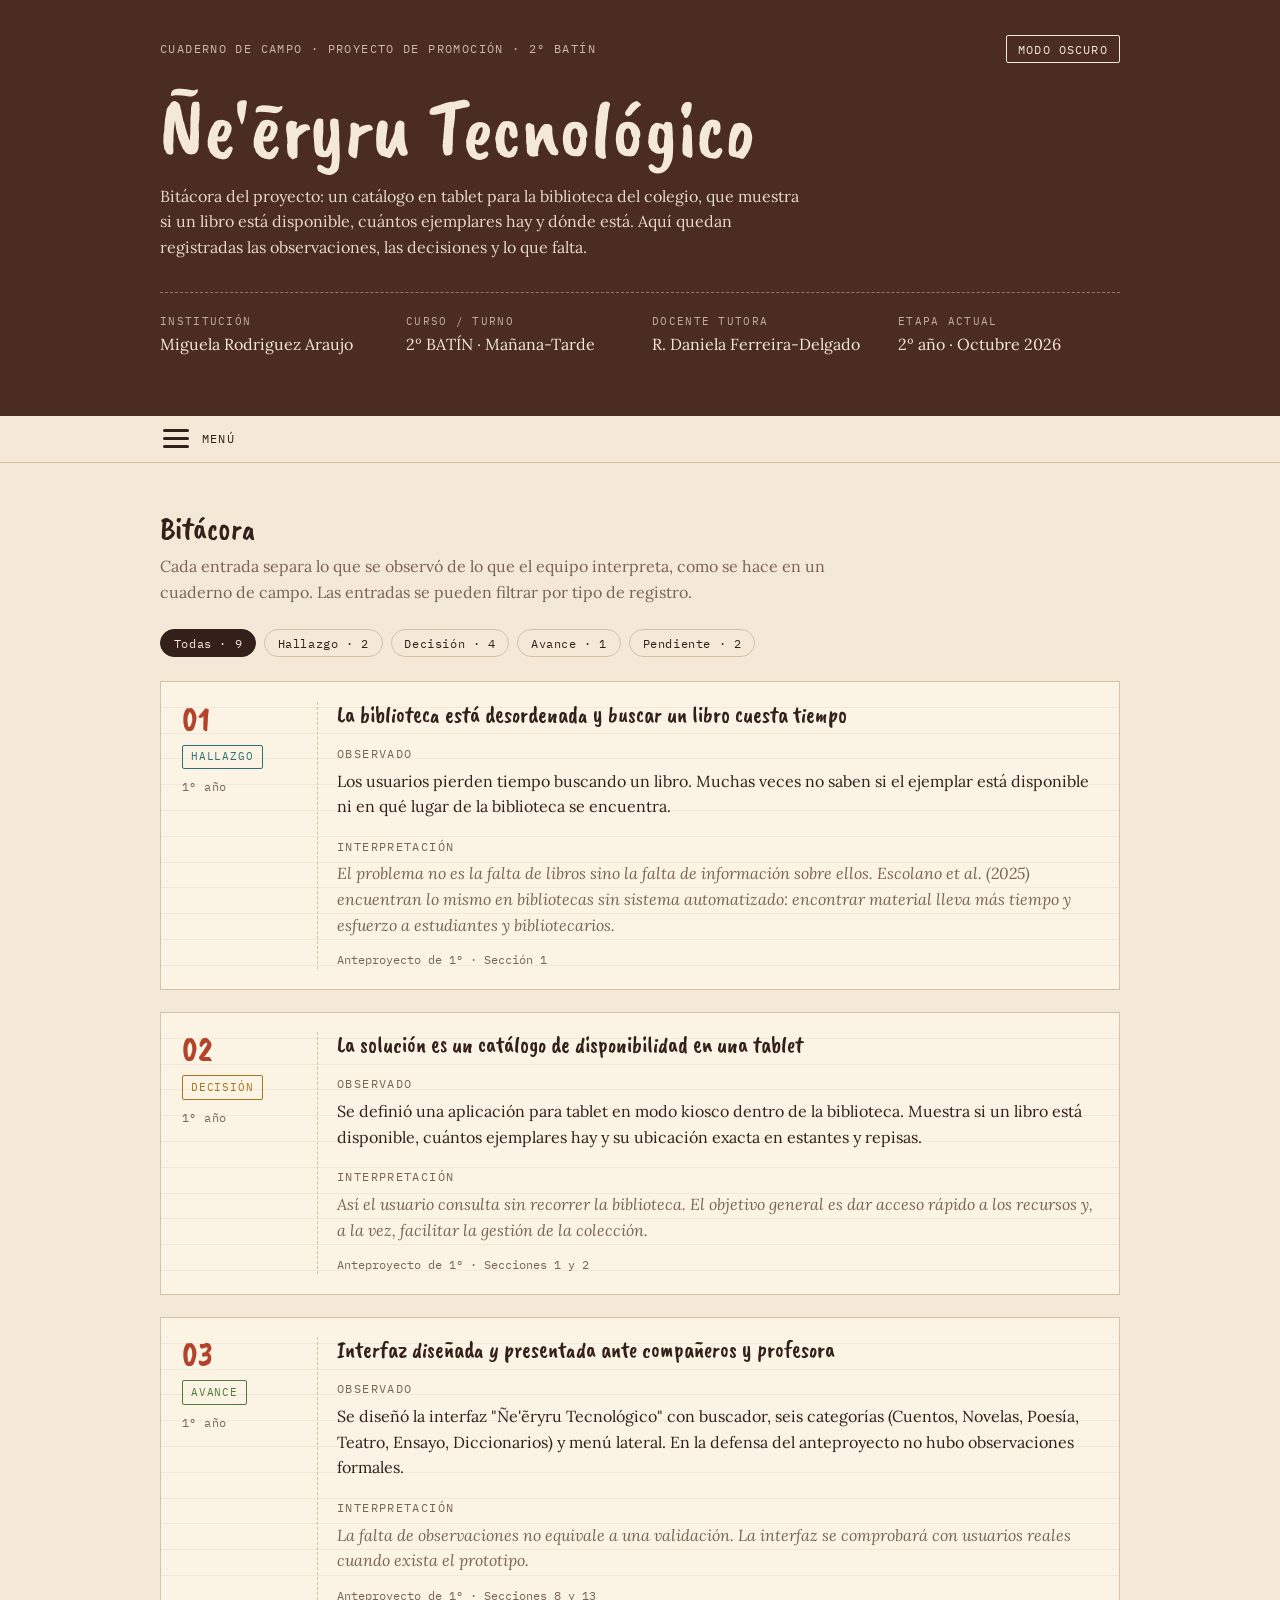
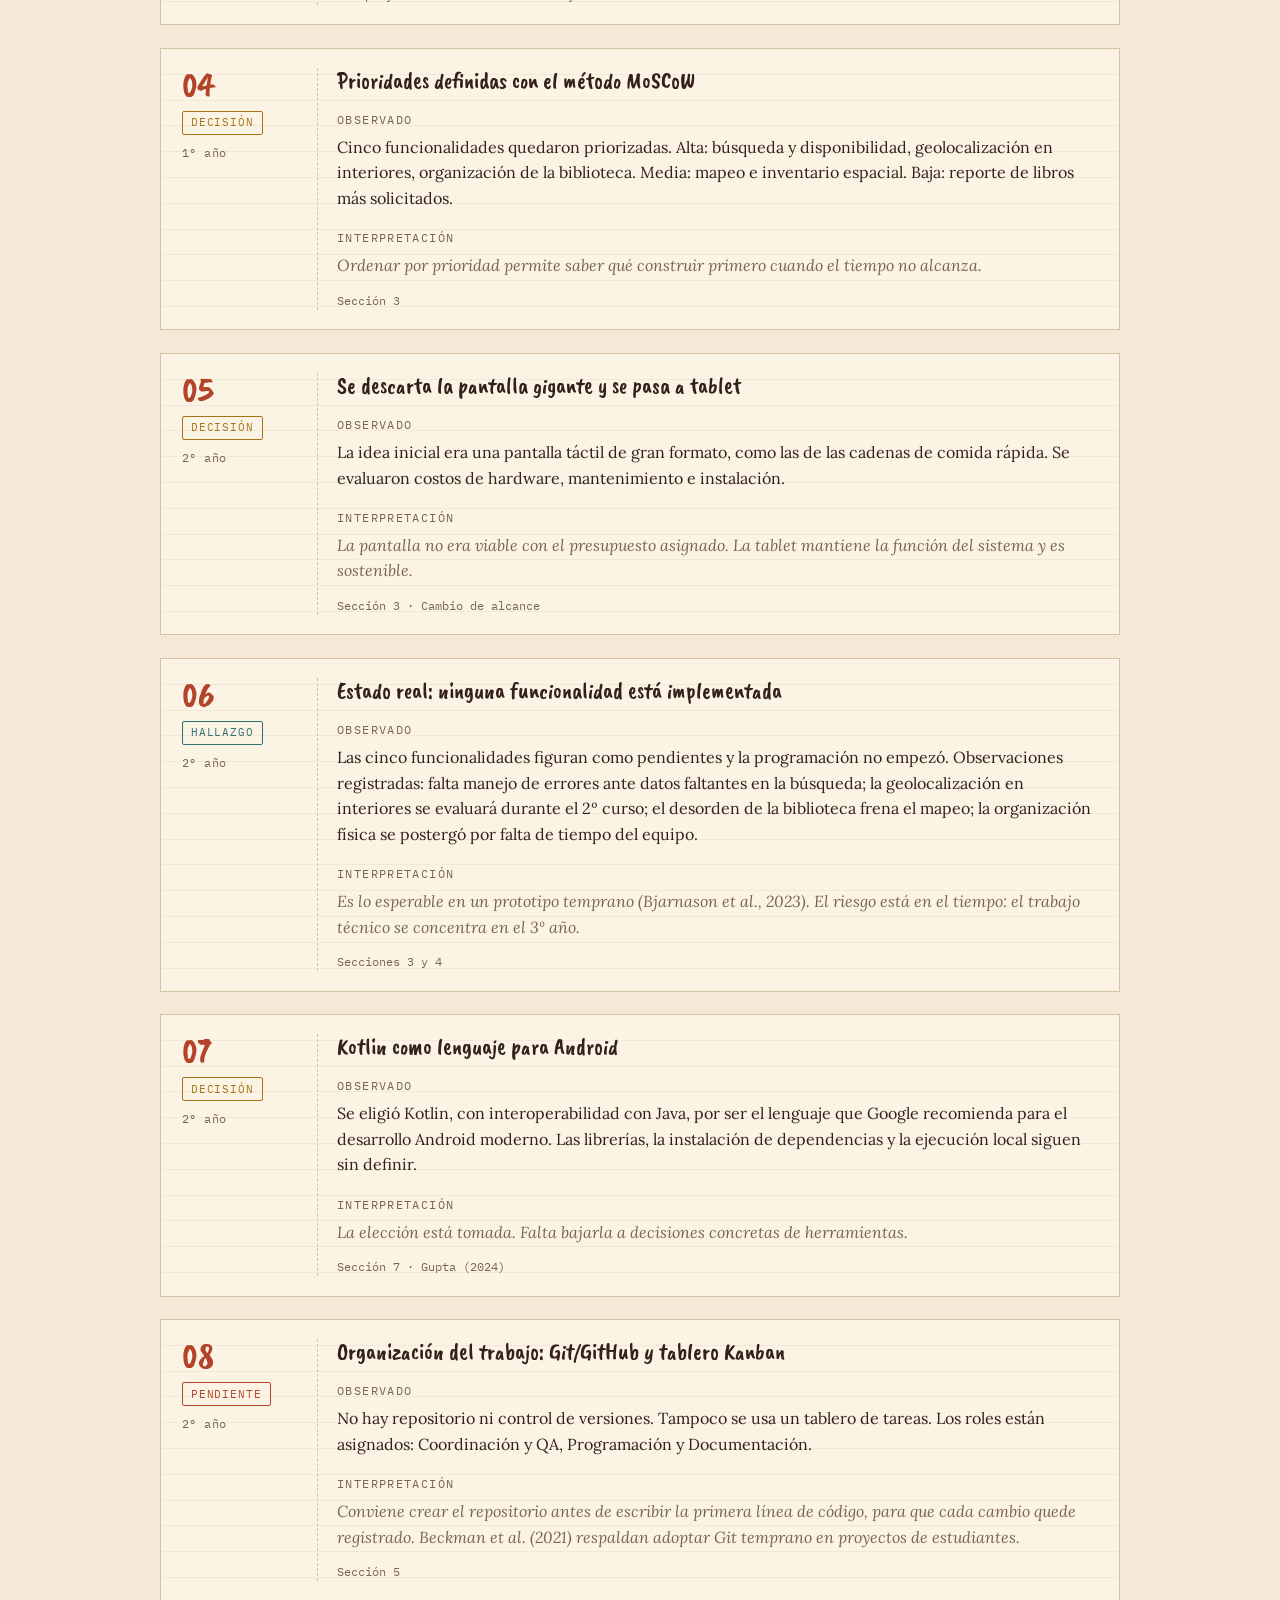
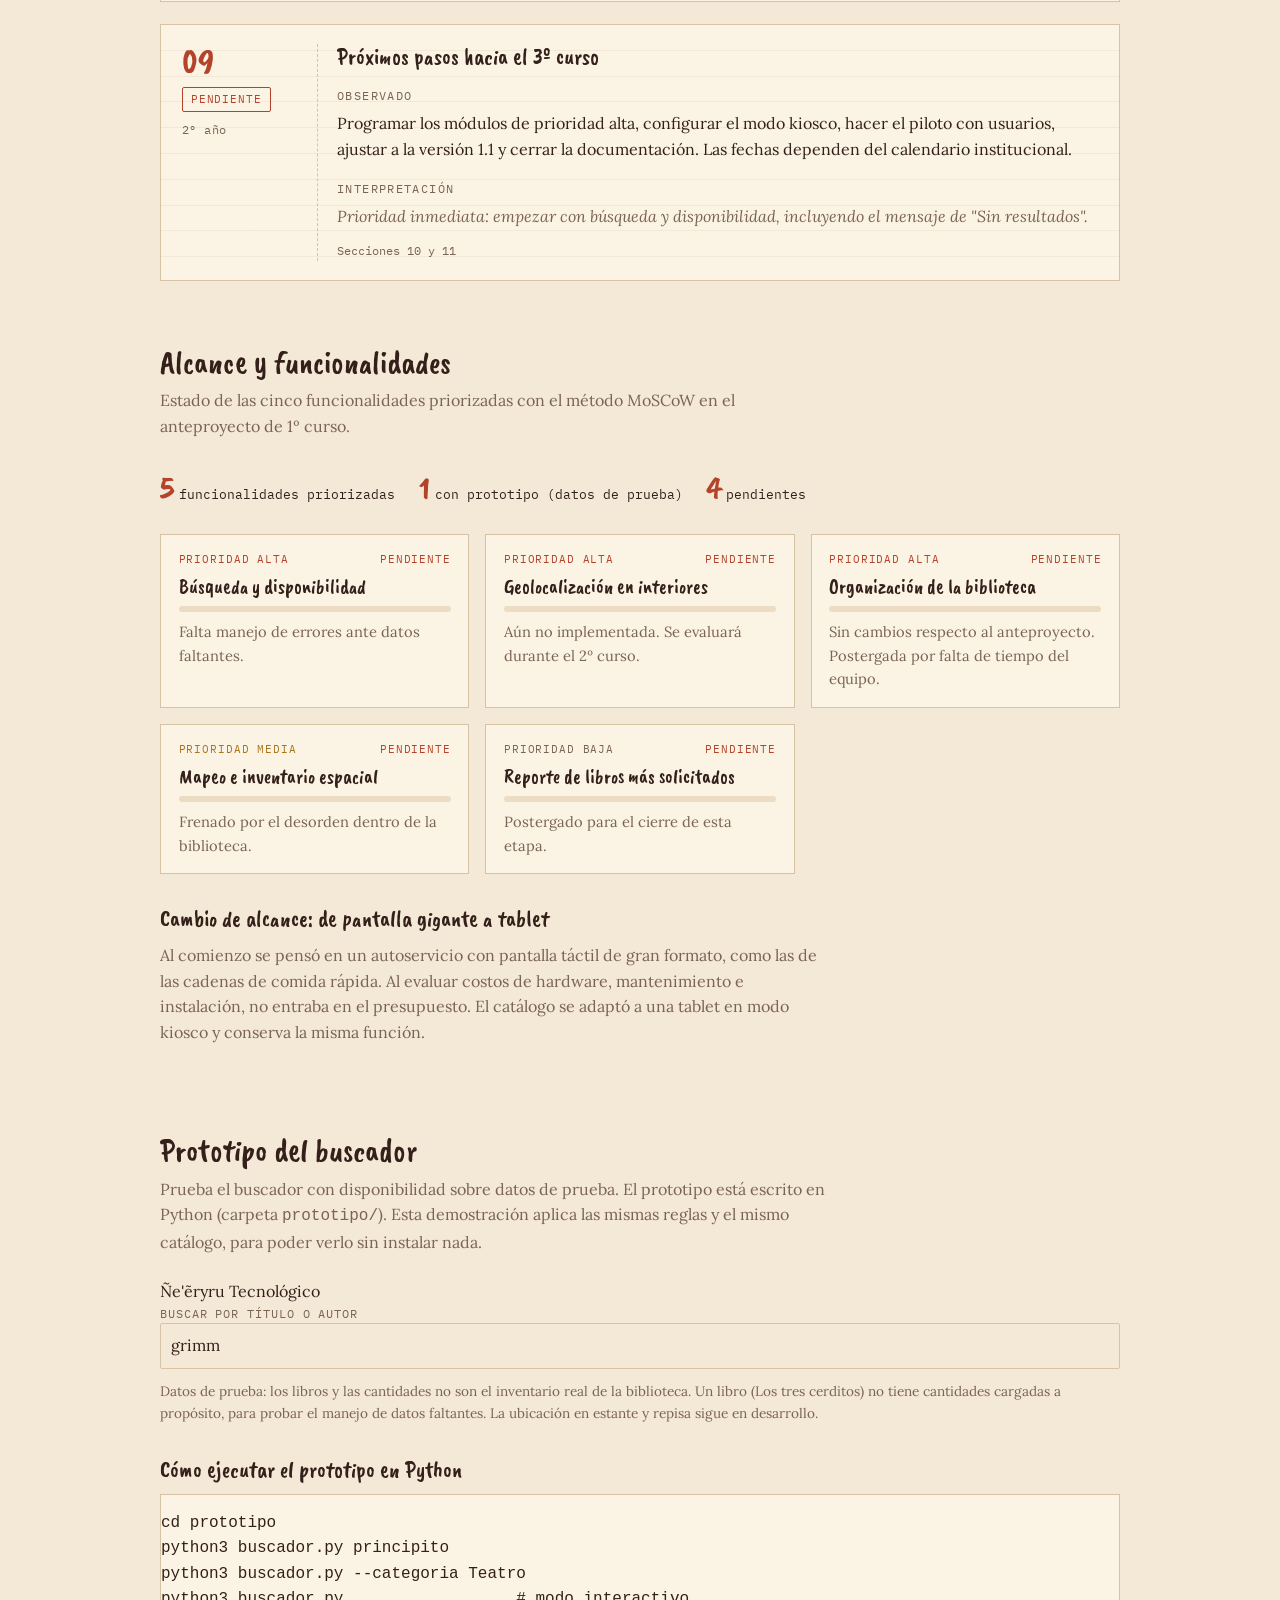
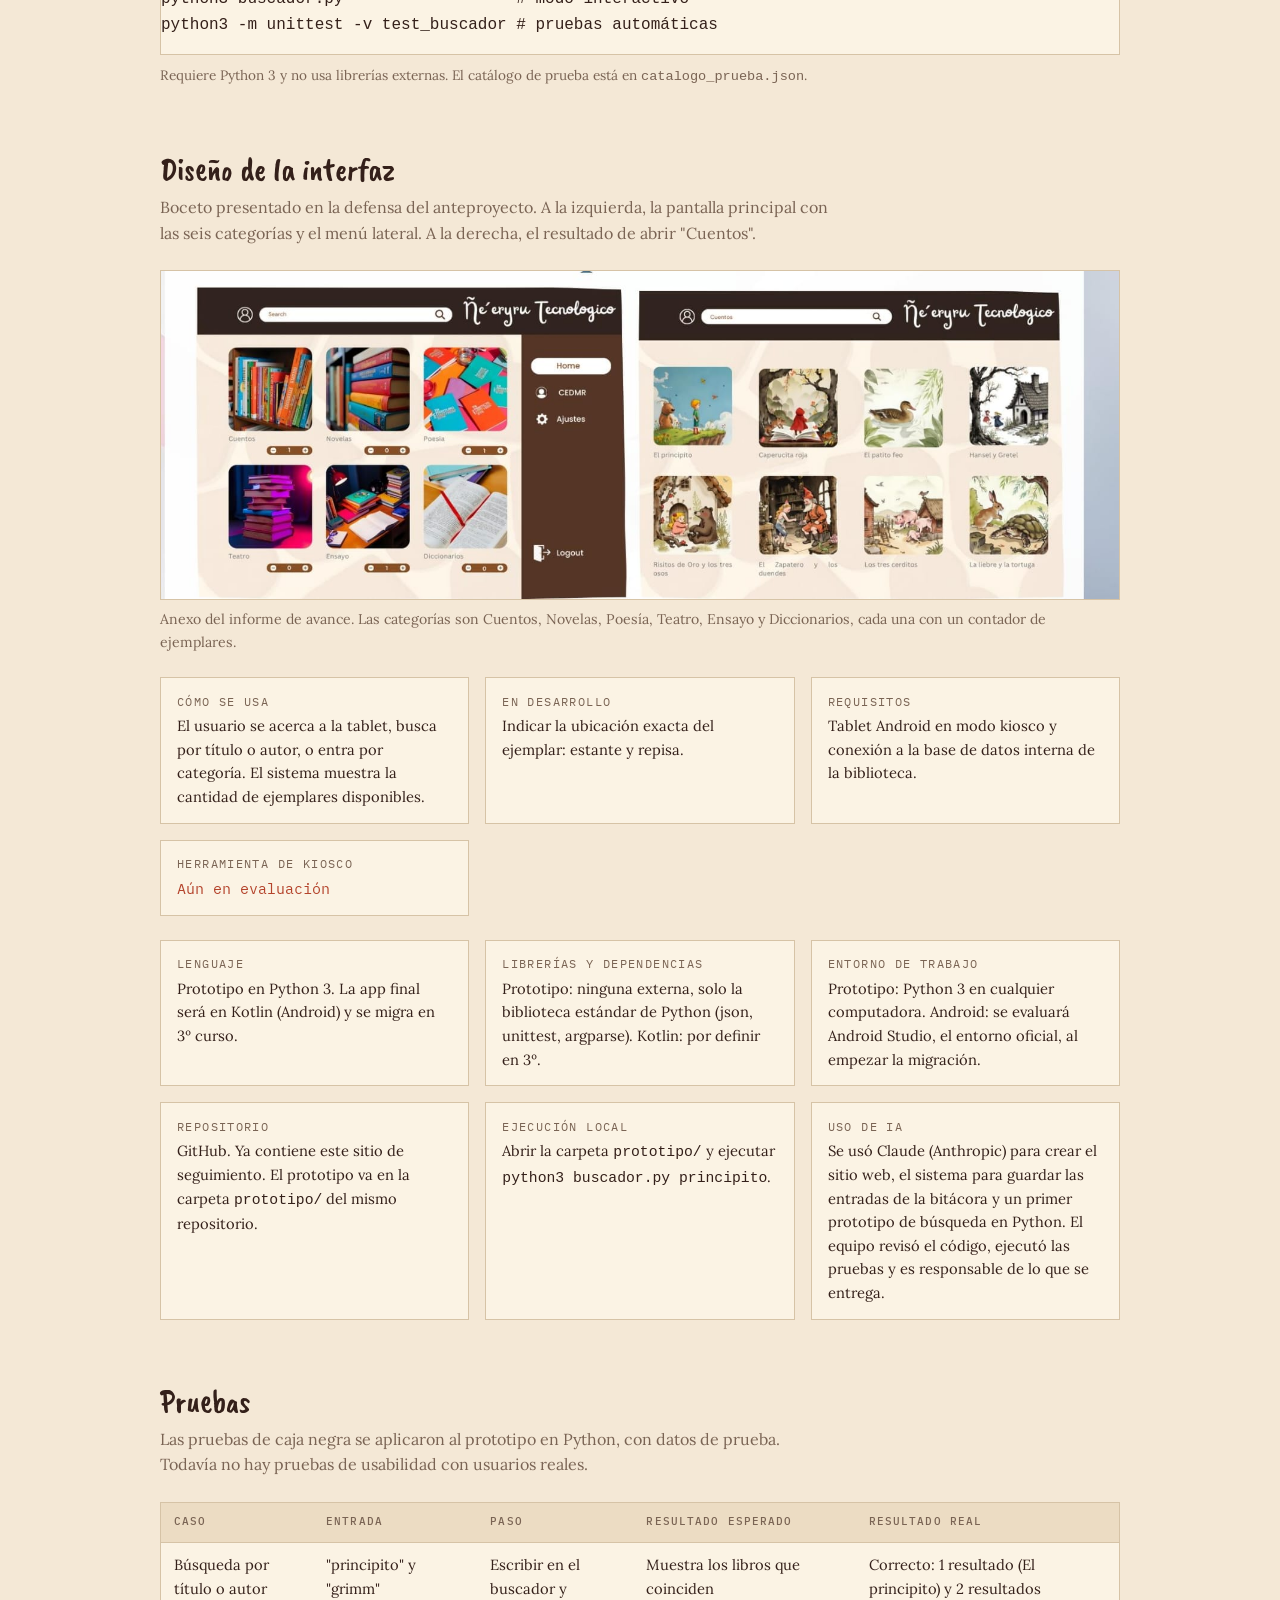
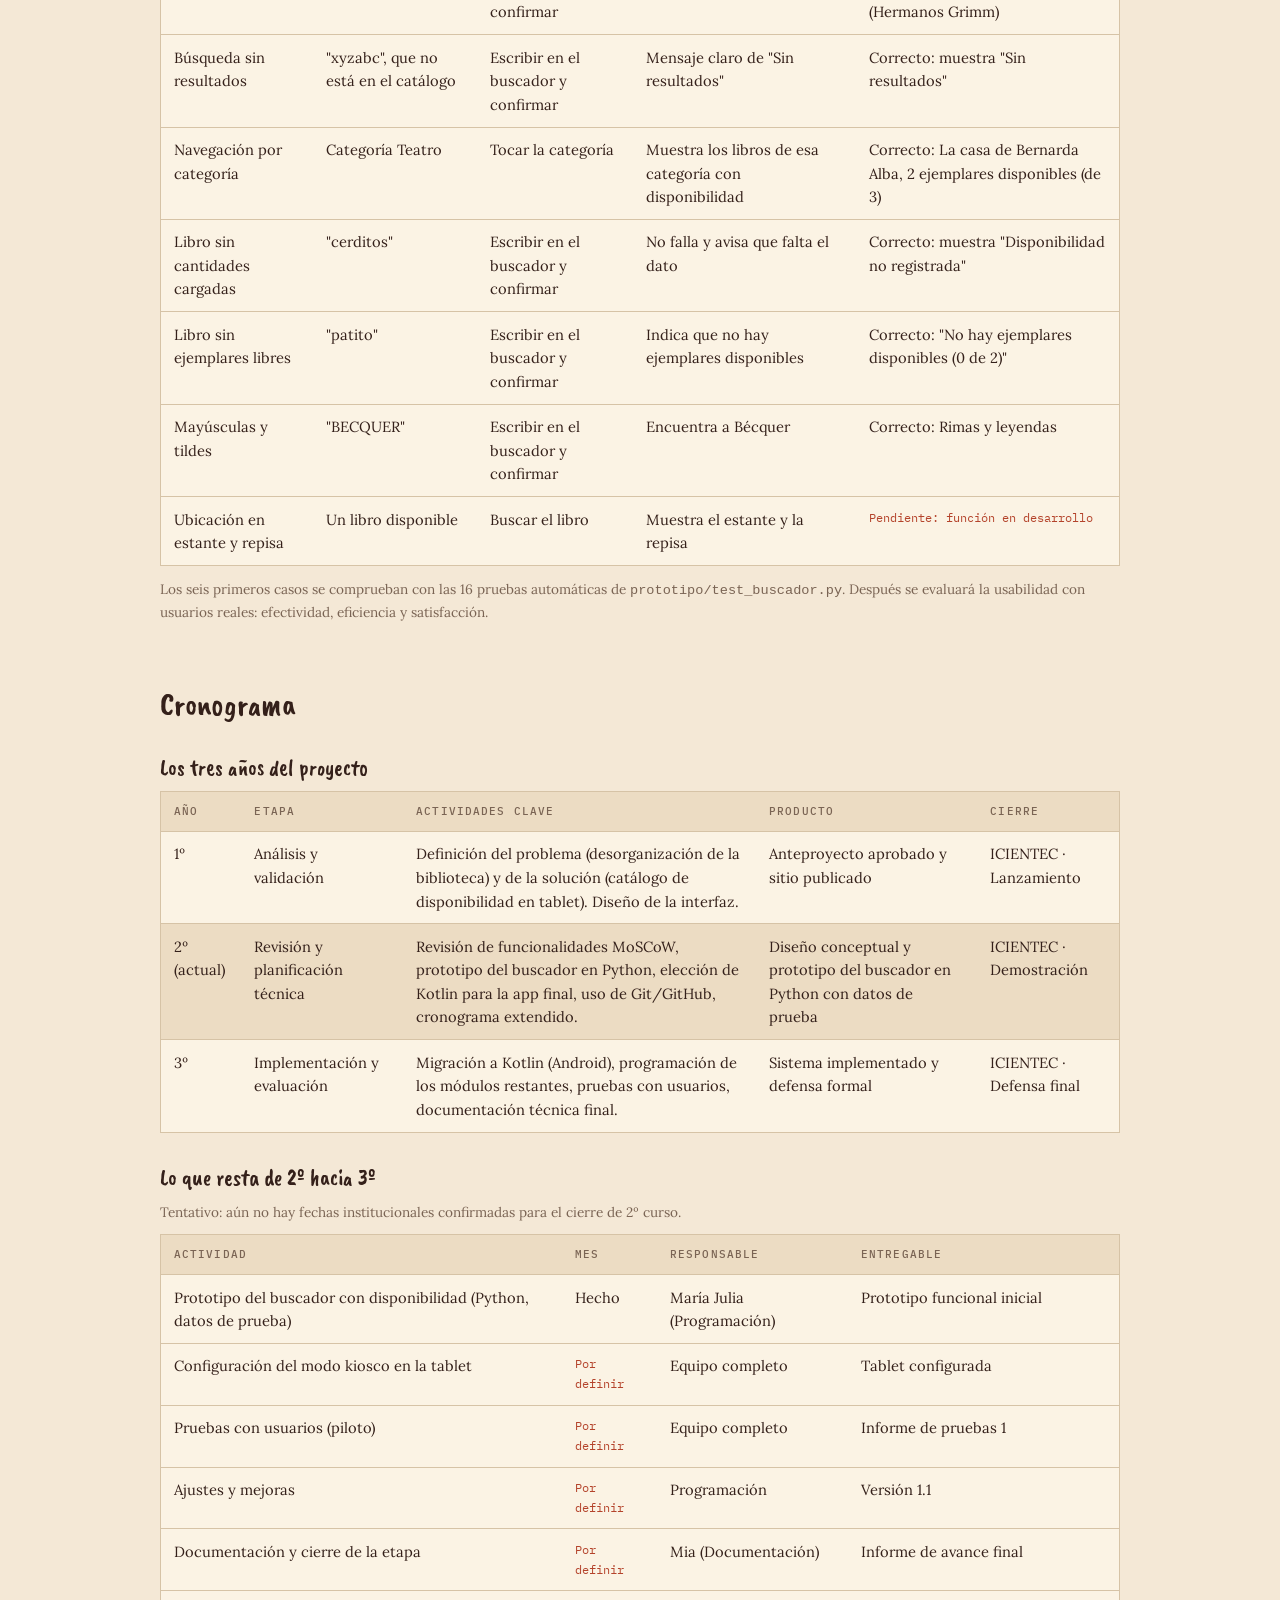
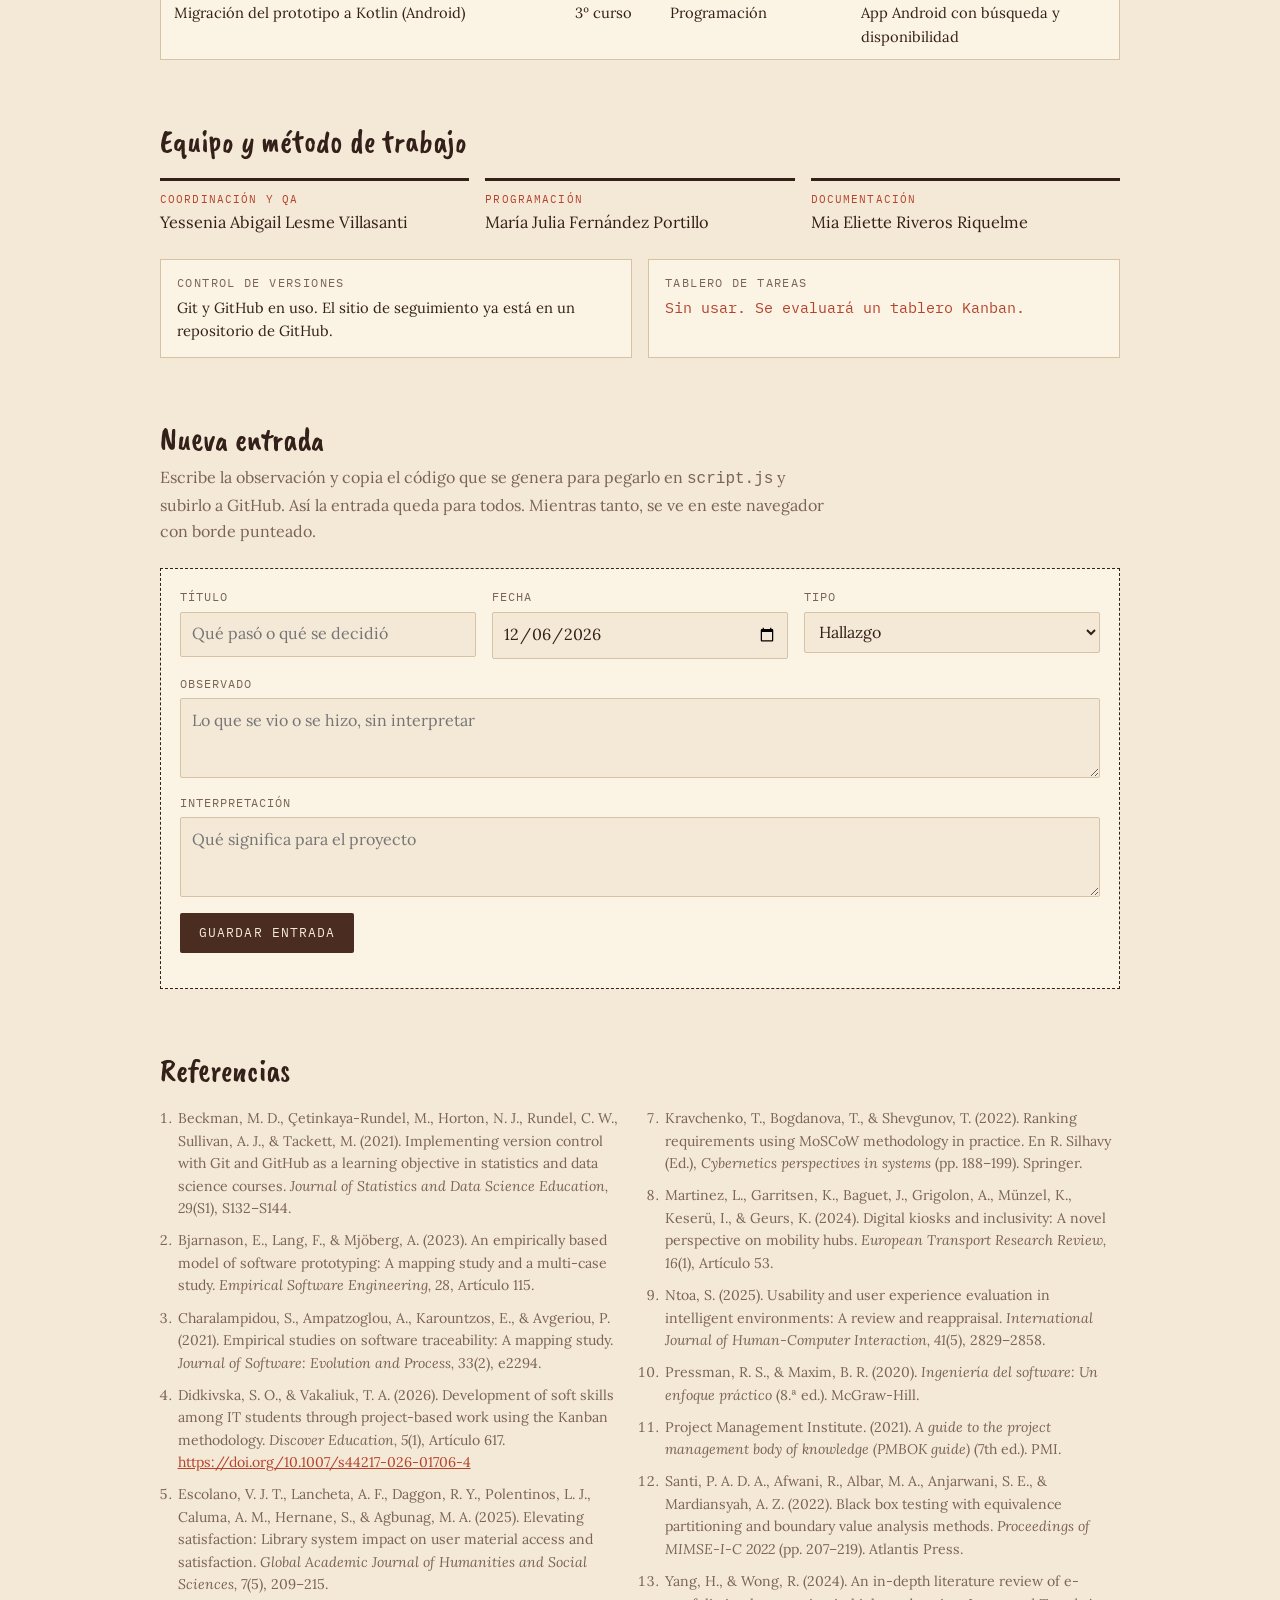
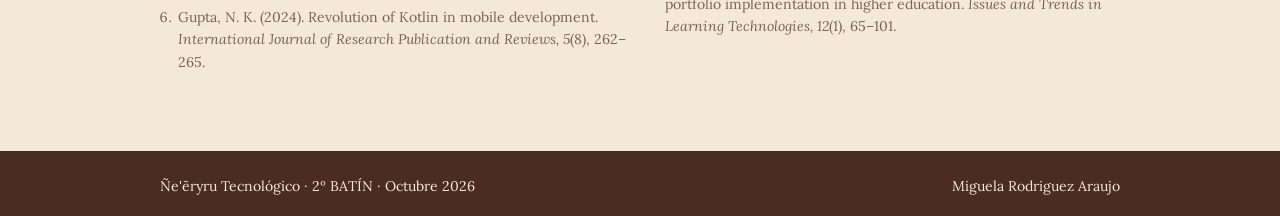
==== commit aa089b01: "Add files via upload" ====
--- a/index.html
+++ b/index.html
@@ -101,7 +101,7 @@
     <div class="tool"><span class="label">Entorno de trabajo</span><p>Prototipo: Python 3 en cualquier computadora. Android: se evaluará Android Studio, el entorno oficial, al empezar la migración.</p></div>
     <div class="tool"><span class="label">Repositorio</span><p>GitHub. Ya contiene este sitio de seguimiento. El prototipo va en la carpeta <code>prototipo/</code> del mismo repositorio.</p></div>
     <div class="tool"><span class="label">Ejecución local</span><p>Abrir la carpeta <code>prototipo/</code> y ejecutar <code>python3 buscador.py principito</code>.</p></div>
-    <div class="tool"><span class="label">Uso de IA</span><p>El sitio y el prototipo de búsqueda se prepararon con ayuda de Claude (Anthropic). Validación: 16 pruebas automáticas en <code>test_buscador.py</code>. Pendiente: revisión manual del equipo.</p></div>
+    <div class="tool"><span class="label">Uso de IA</span><p>Se usó Claude (Anthropic) para crear el sitio web, el sistema para guardar las entradas de la bitácora y un primer prototipo de búsqueda en Python. El equipo revisó el código, ejecutó las pruebas y es responsable de lo que se entrega.</p></div>
   </div>
 </section>
 
@@ -161,7 +161,7 @@
 
 <section id="nueva">
   <h2>Nueva entrada</h2>
-  <p class="lead">Agrega una observación al cuaderno. Se guarda solo en este navegador y aparece marcada con borde punteado.</p>
+  <p class="lead">Escribe la observación y copia el código que se genera para pegarlo en <code>script.js</code> y subirlo a GitHub. Así la entrada queda para todos. Mientras tanto, se ve en este navegador con borde punteado.</p>
   <form id="form">
     <div class="two">
       <label for="f-title">Título<input id="f-title" required maxlength="90" placeholder="Qué pasó o qué se decidió"></label>
@@ -174,6 +174,18 @@
     <button class="btn" type="submit">Guardar entrada</button>
     <p class="note" id="formMsg" role="status"></p>
   </form>
+  <div class="codebox" id="codeBox" hidden>
+    <h3>Código para subir a GitHub</h3>
+    <ol>
+      <li>Copia el código con el botón.</li>
+      <li>En GitHub abre <code>script.js</code> y pulsa el lápiz para editarlo.</li>
+      <li>Busca la línea <code>];</code> que está justo antes de <code>const TYPES</code> y pega el código justo antes de esa línea.</li>
+      <li>Pulsa "Commit changes". La entrada aparece para todos.</li>
+    </ol>
+    <div class="scroll"><pre class="code" id="codeOut"></pre></div>
+    <div class="acts"><button class="btn" type="button" id="copyCode">Copiar código</button></div>
+    <p class="note" id="codeMsg" role="status"></p>
+  </div>
 </section>
 
 <section id="refs">
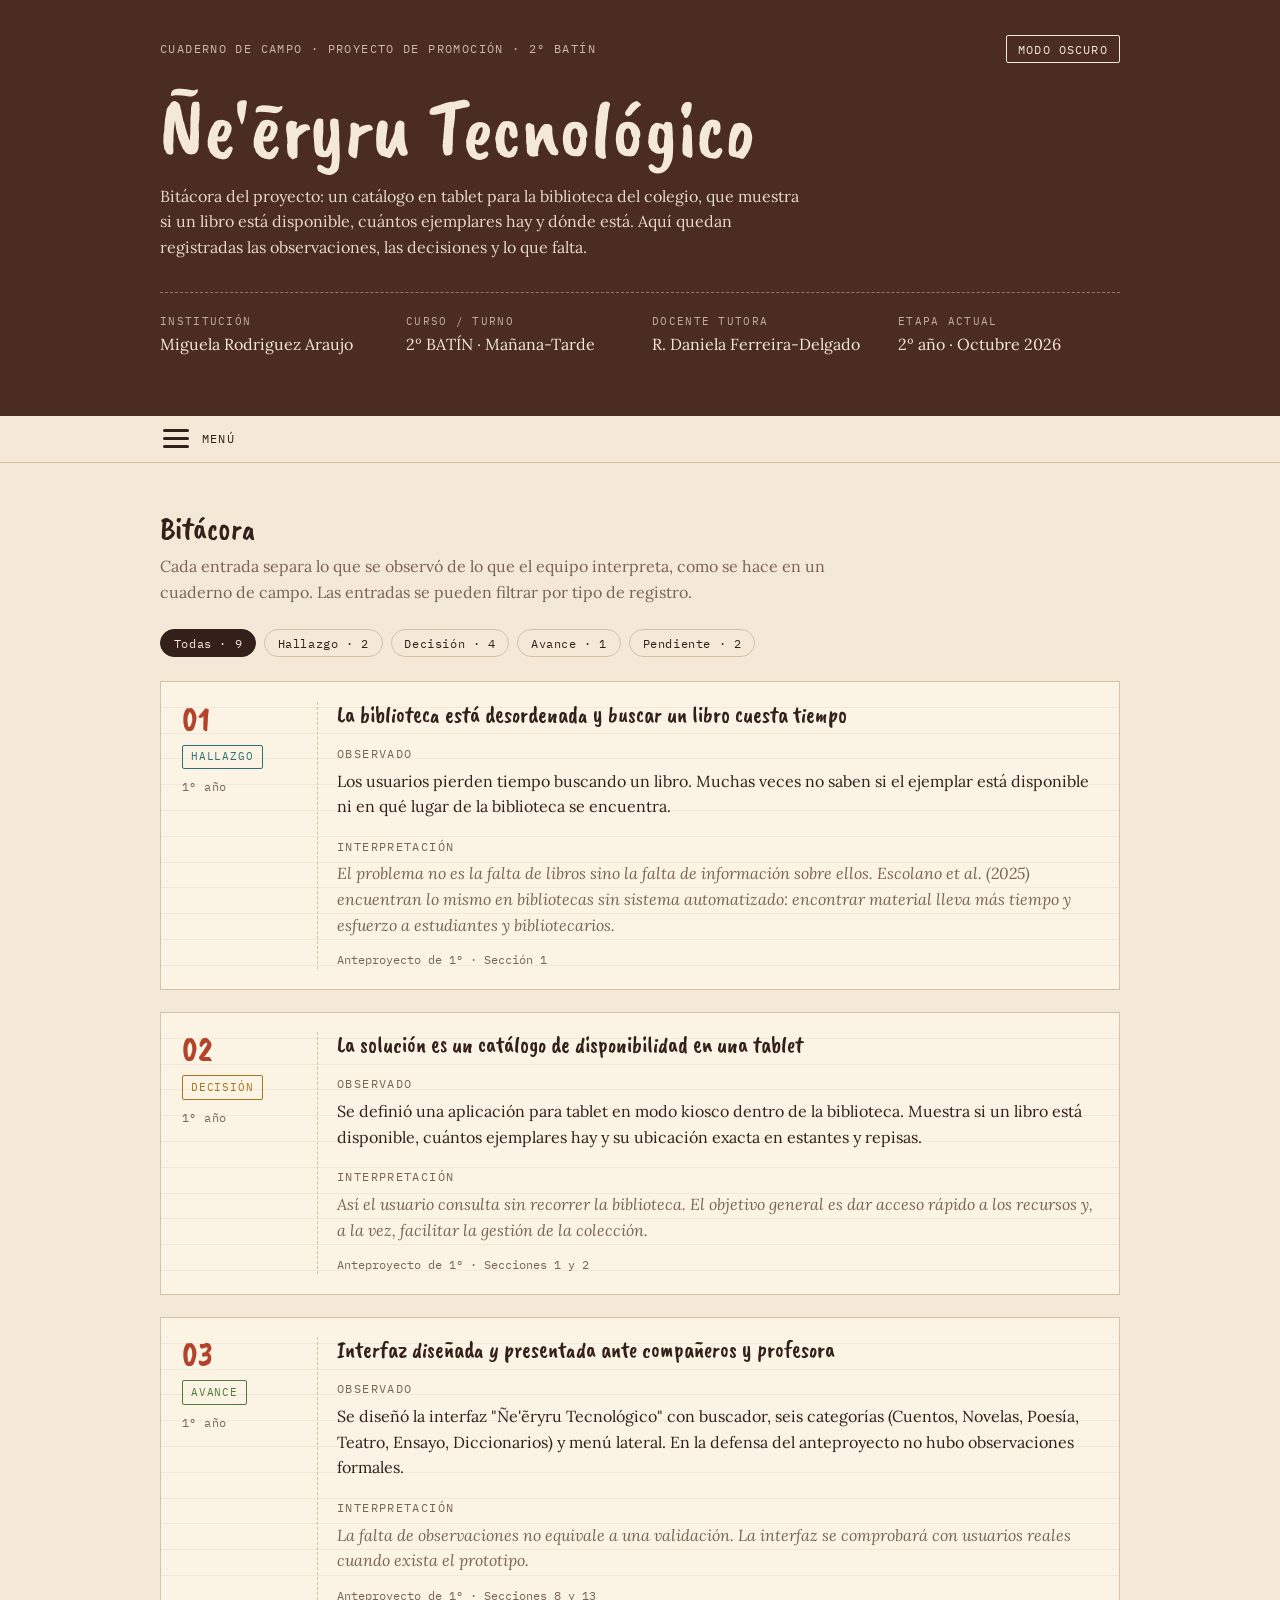
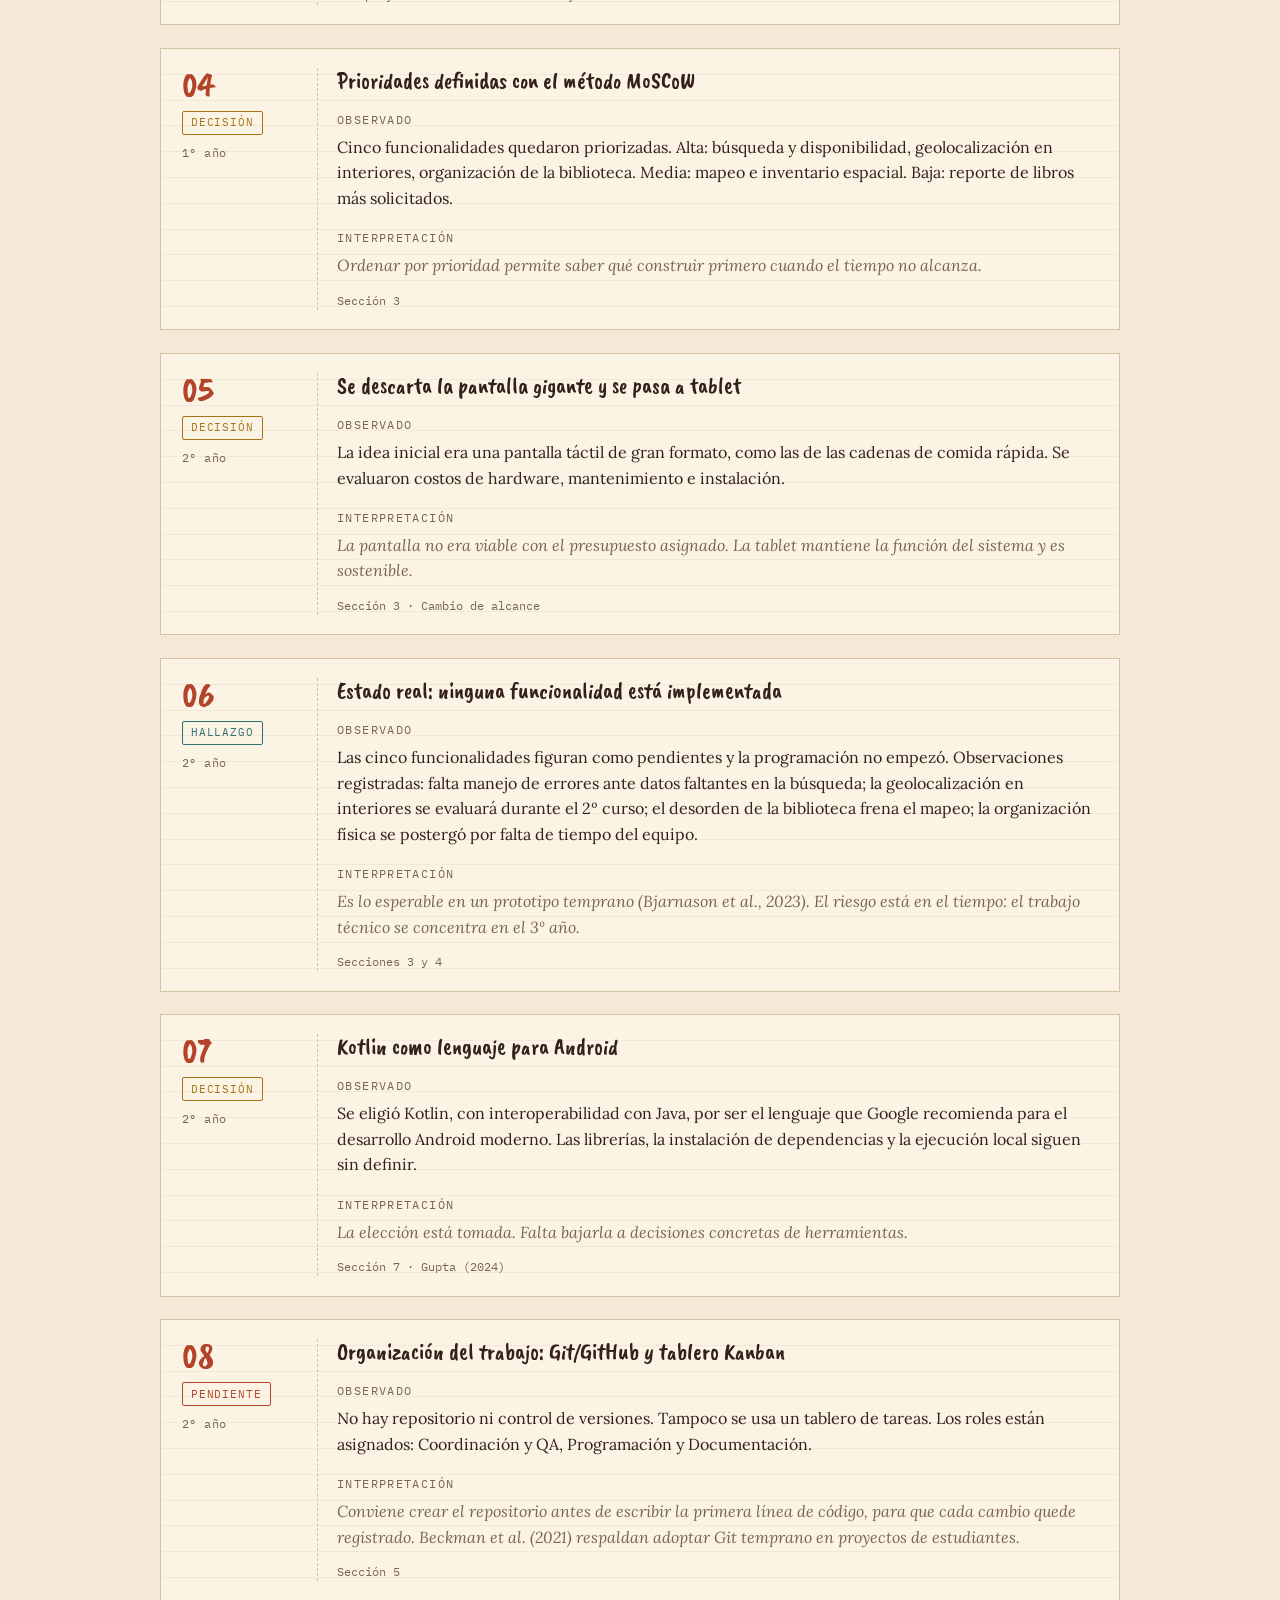
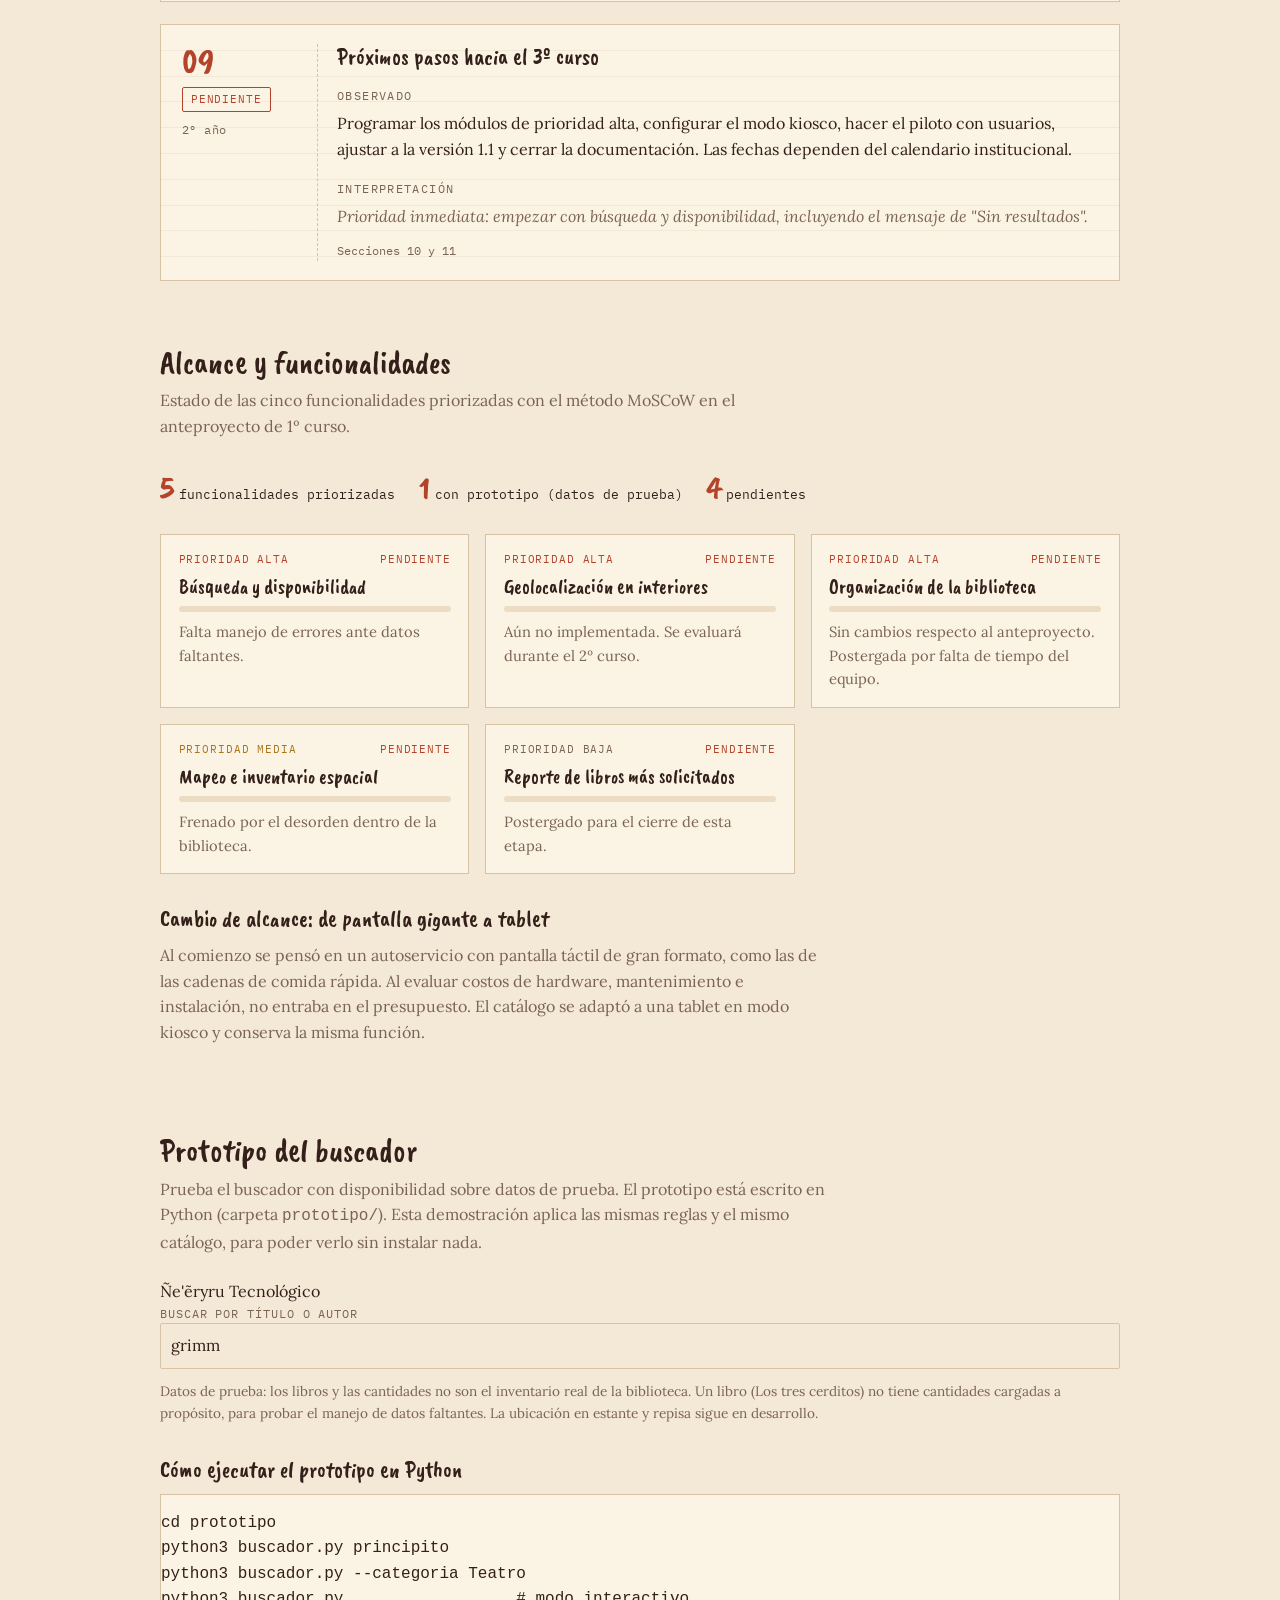
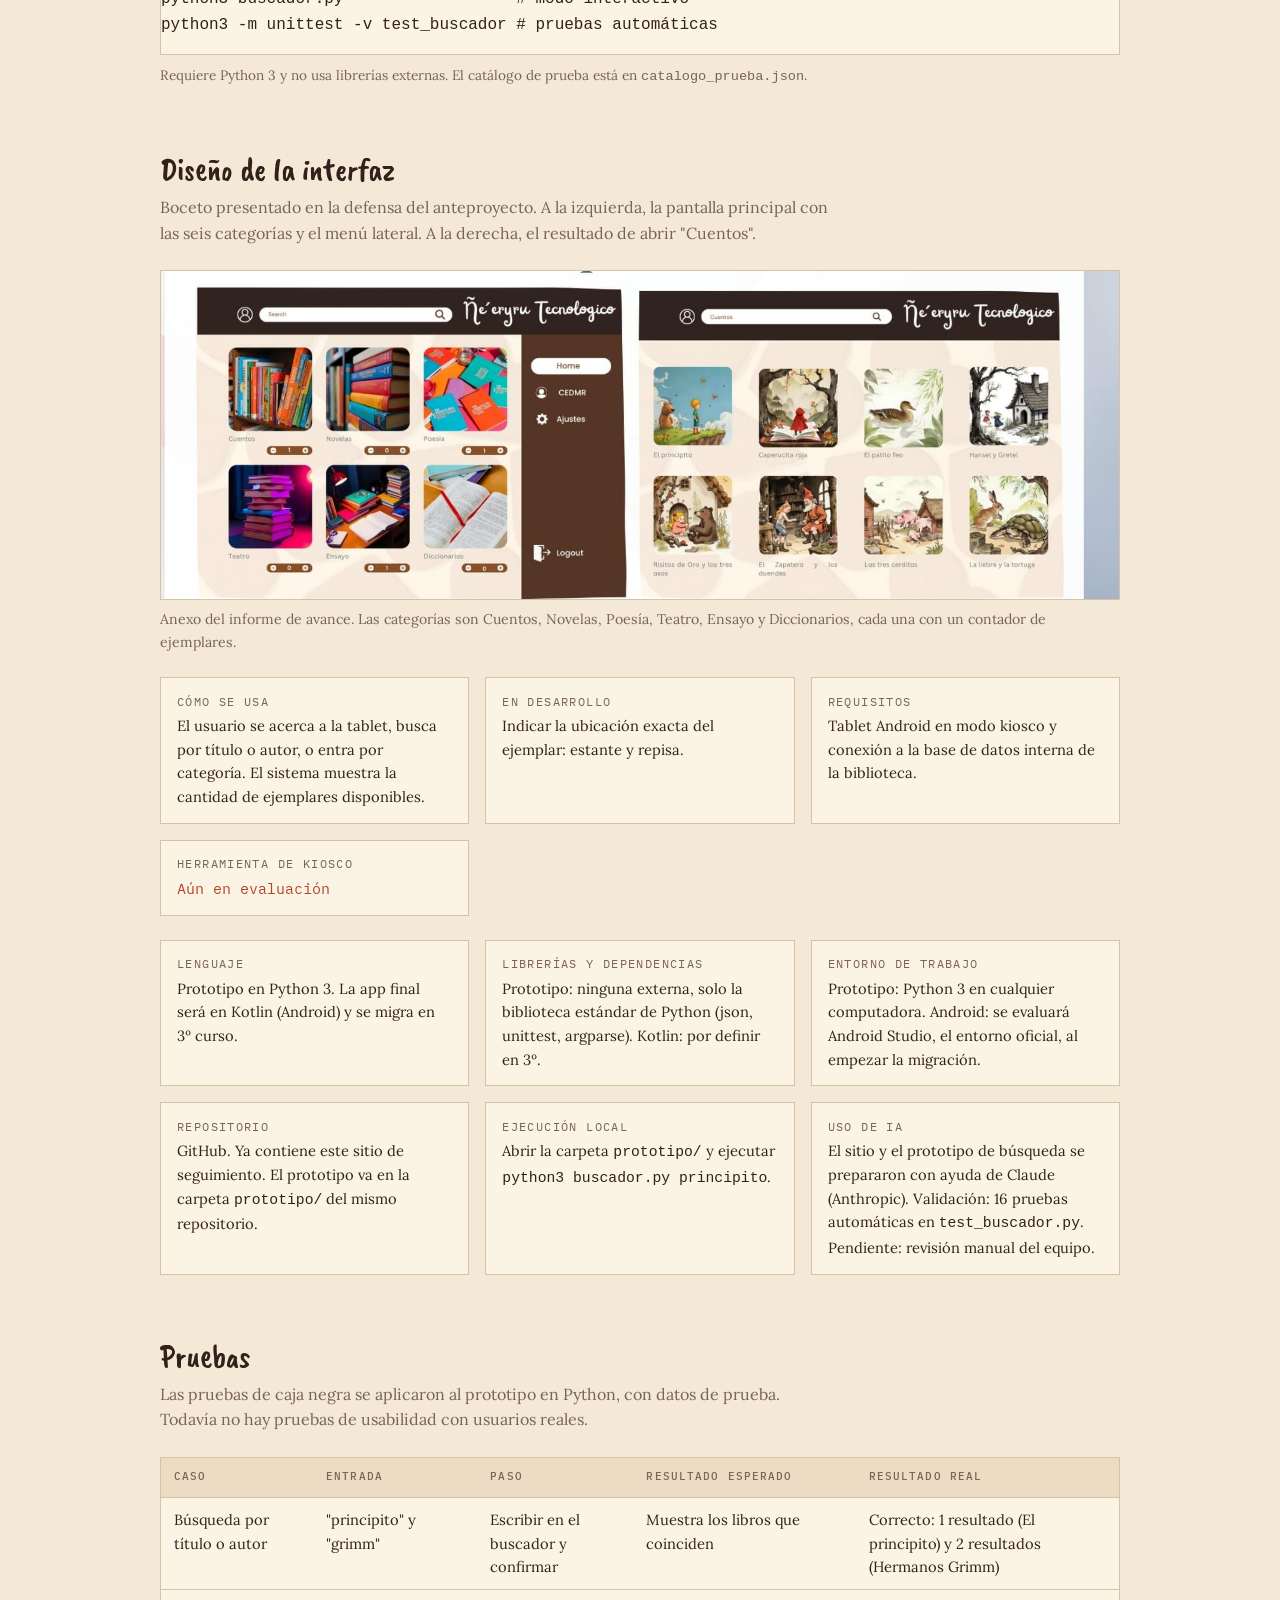
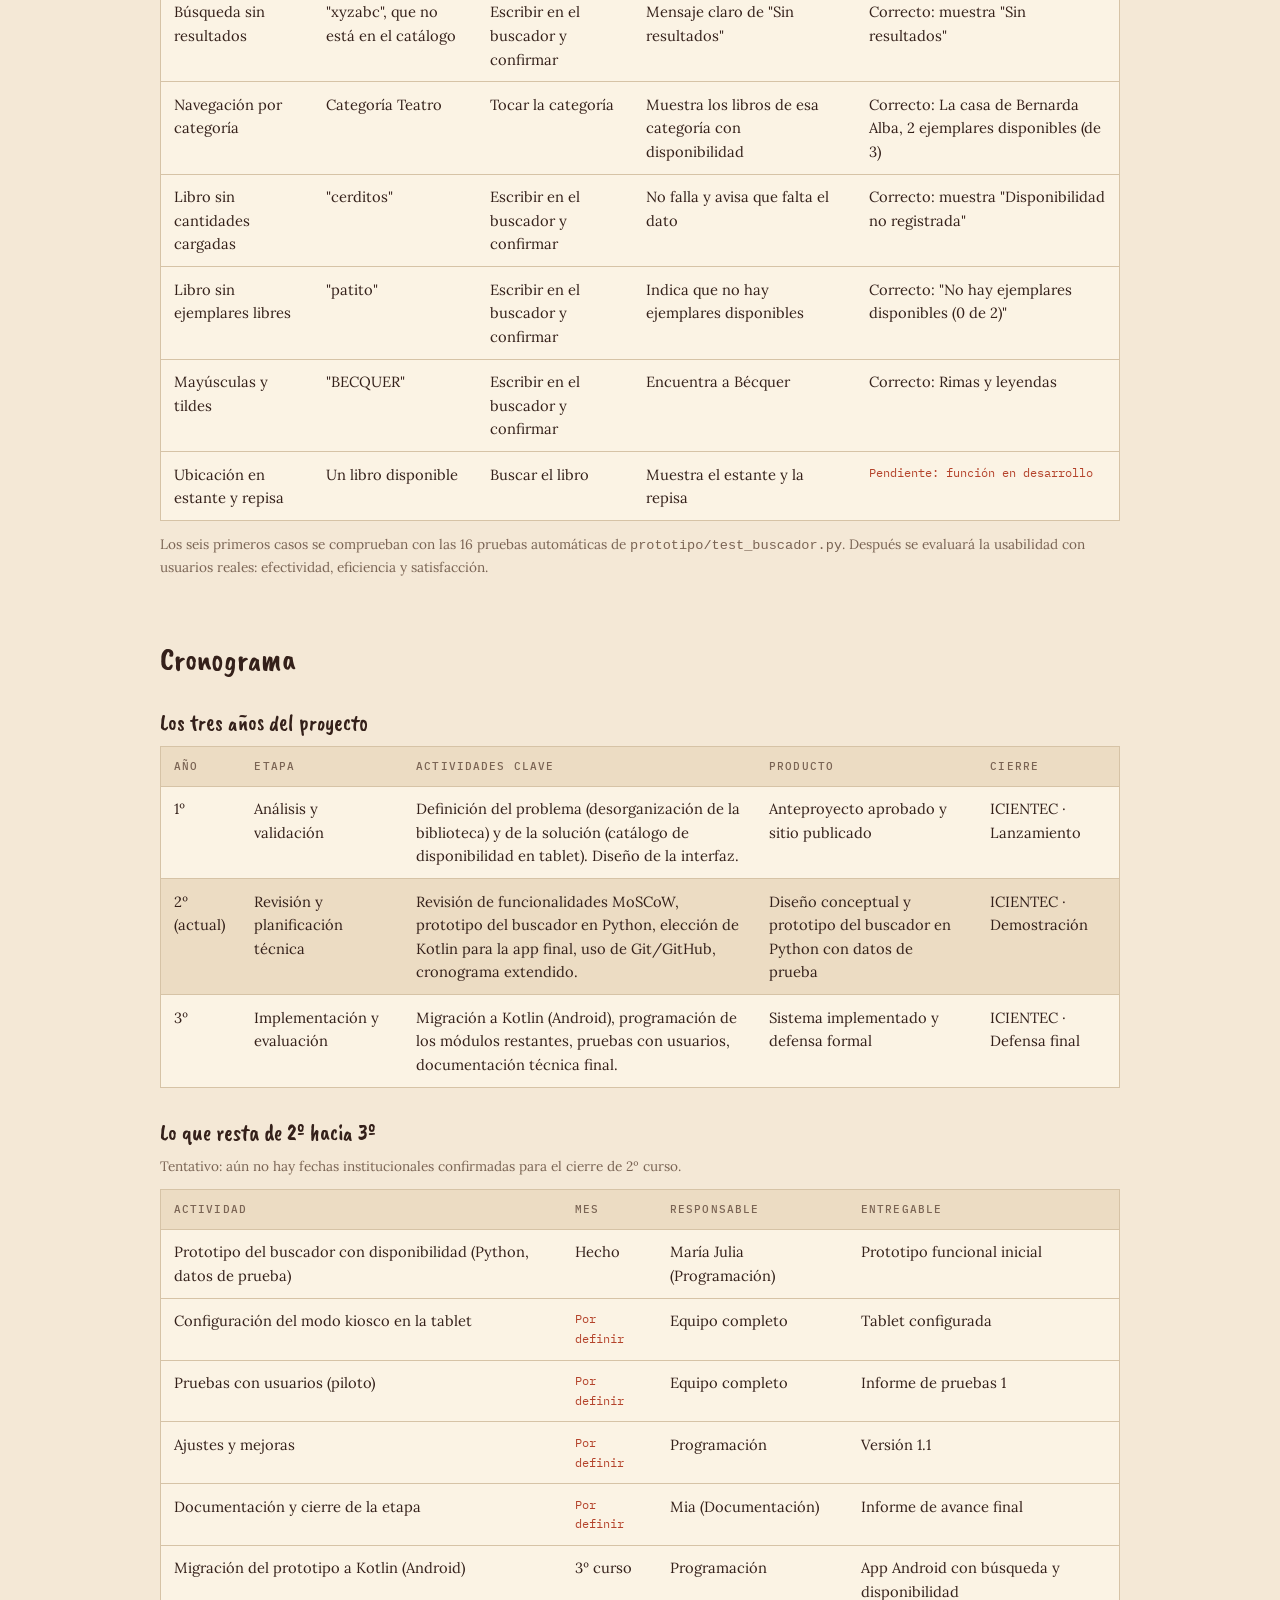
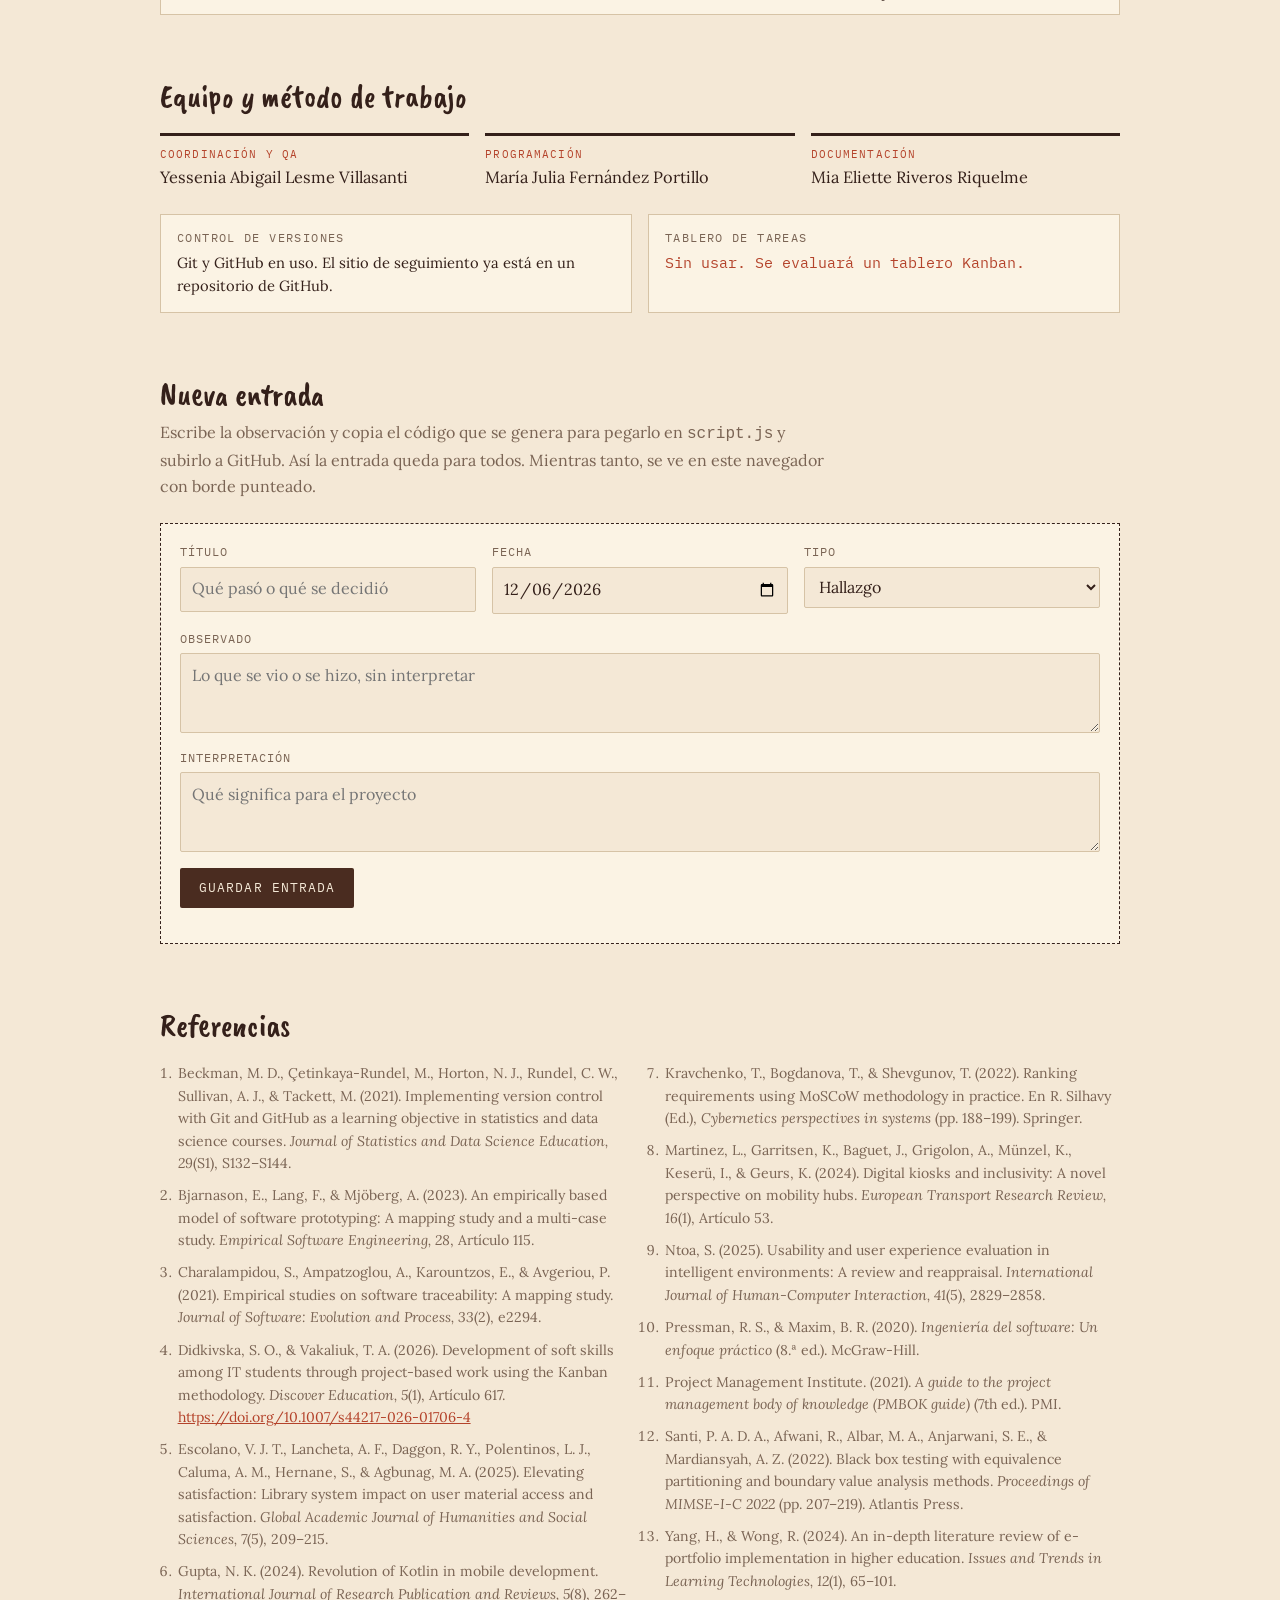
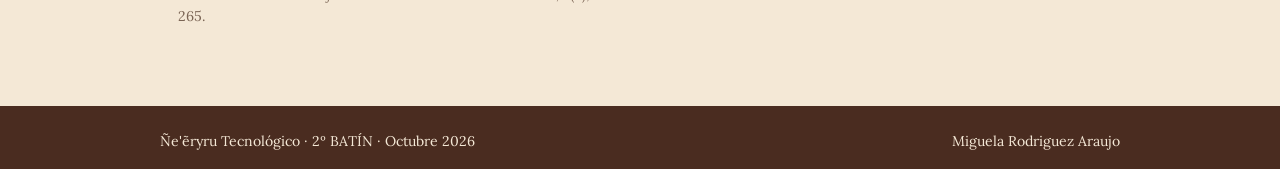
==== commit 073be874: "Rename index.html2.html to index.html" ====
--- a/index.html
+++ b/index.html
@@ -101,7 +101,7 @@
     <div class="tool"><span class="label">Entorno de trabajo</span><p>Prototipo: Python 3 en cualquier computadora. Android: se evaluará Android Studio, el entorno oficial, al empezar la migración.</p></div>
     <div class="tool"><span class="label">Repositorio</span><p>GitHub. Ya contiene este sitio de seguimiento. El prototipo va en la carpeta <code>prototipo/</code> del mismo repositorio.</p></div>
     <div class="tool"><span class="label">Ejecución local</span><p>Abrir la carpeta <code>prototipo/</code> y ejecutar <code>python3 buscador.py principito</code>.</p></div>
-    <div class="tool"><span class="label">Uso de IA</span><p>Se usó Claude (Anthropic) para crear el sitio web, el sistema para guardar las entradas de la bitácora y un primer prototipo de búsqueda en Python. El equipo revisó el código, ejecutó las pruebas y es responsable de lo que se entrega.</p></div>
+    <div class="tool"><span class="label">Uso de IA</span><p>El sitio y el prototipo de búsqueda se prepararon con ayuda de Claude (Anthropic). Validación: 16 pruebas automáticas en <code>test_buscador.py</code>. Pendiente: revisión manual del equipo.</p></div>
   </div>
 </section>
 
